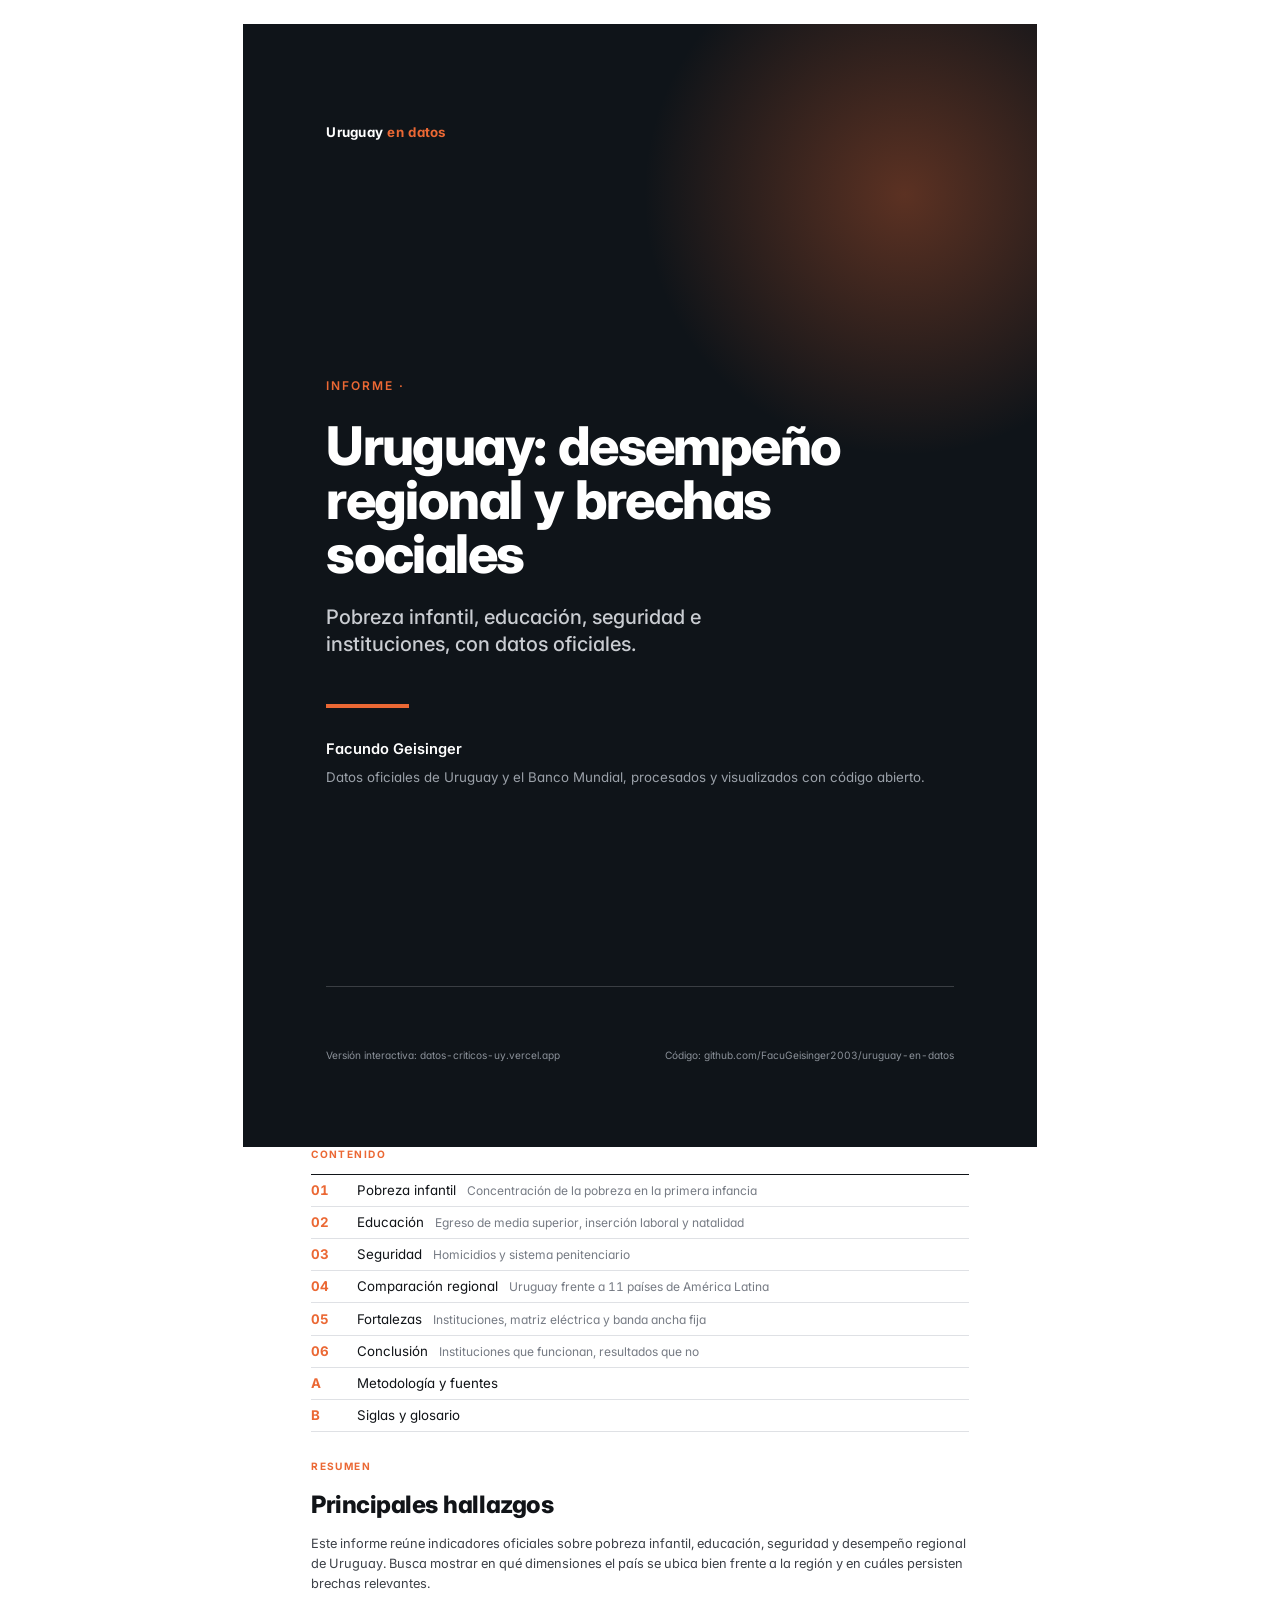
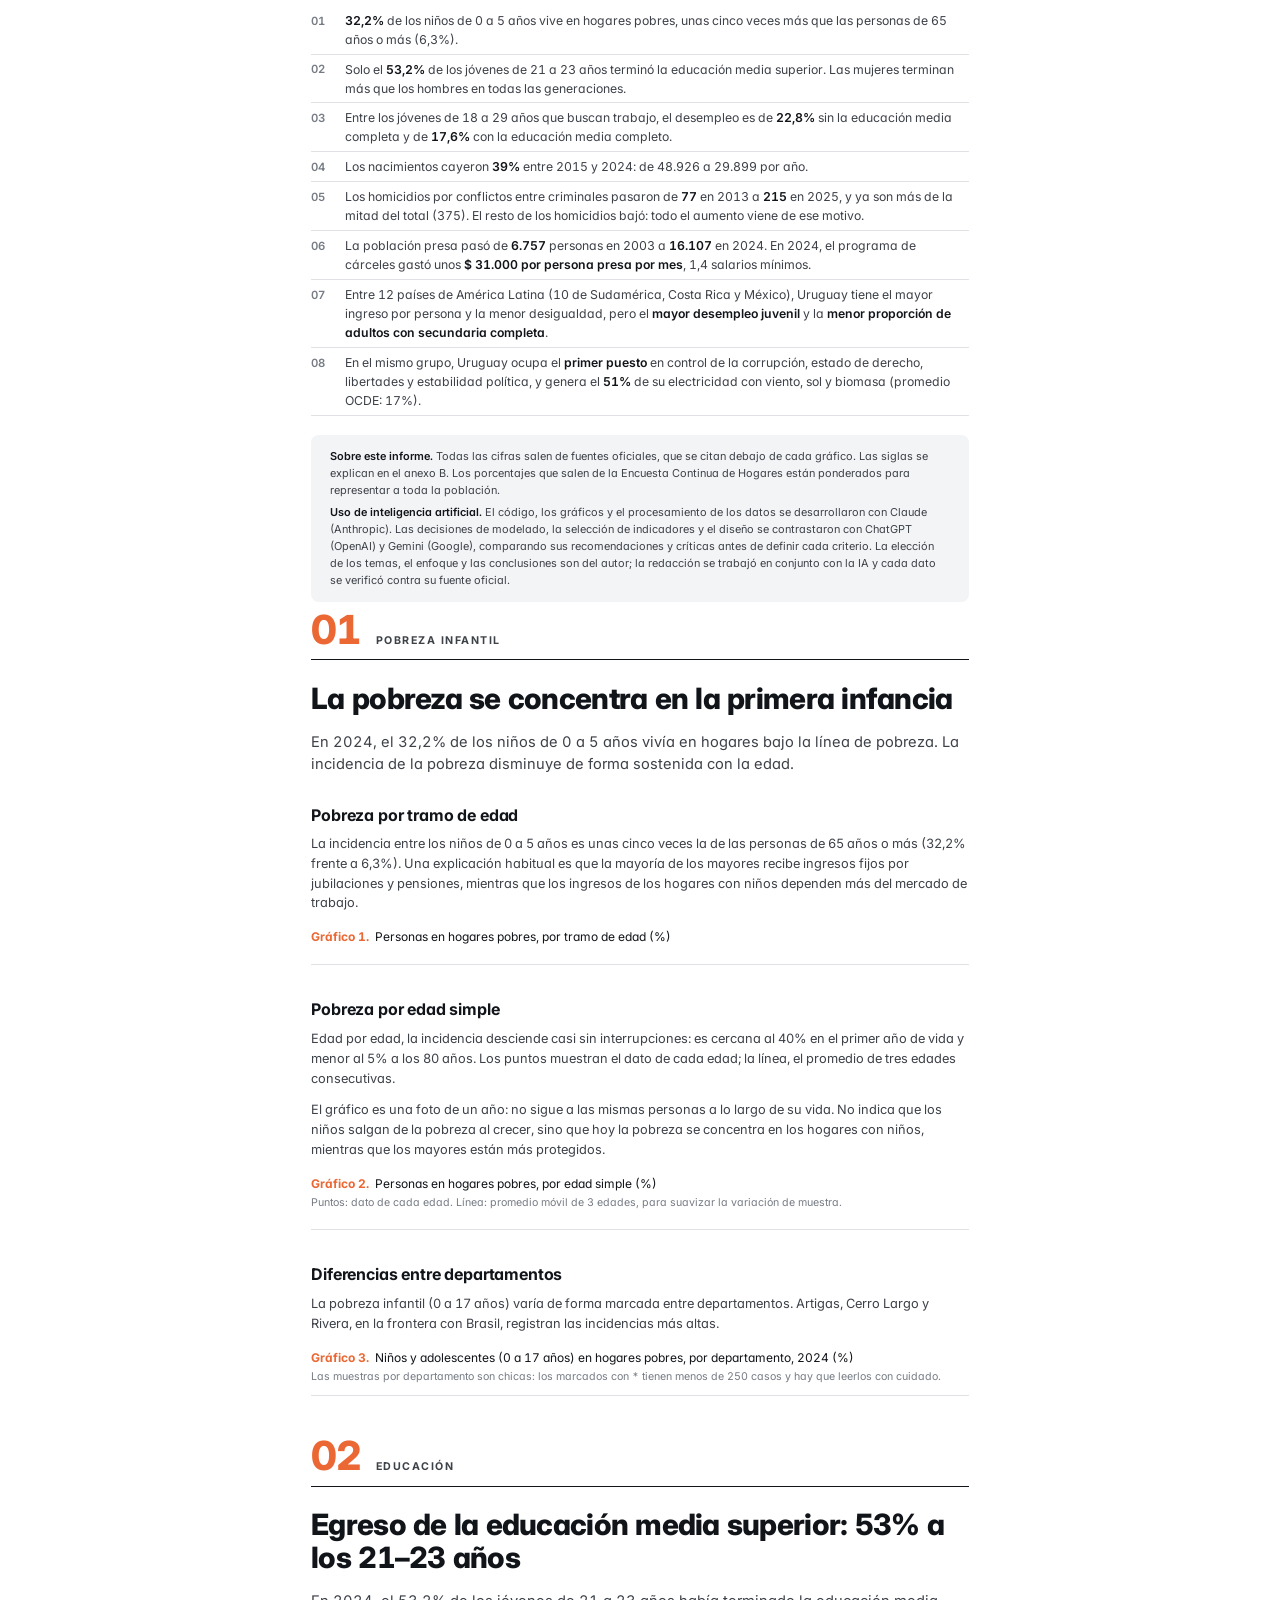
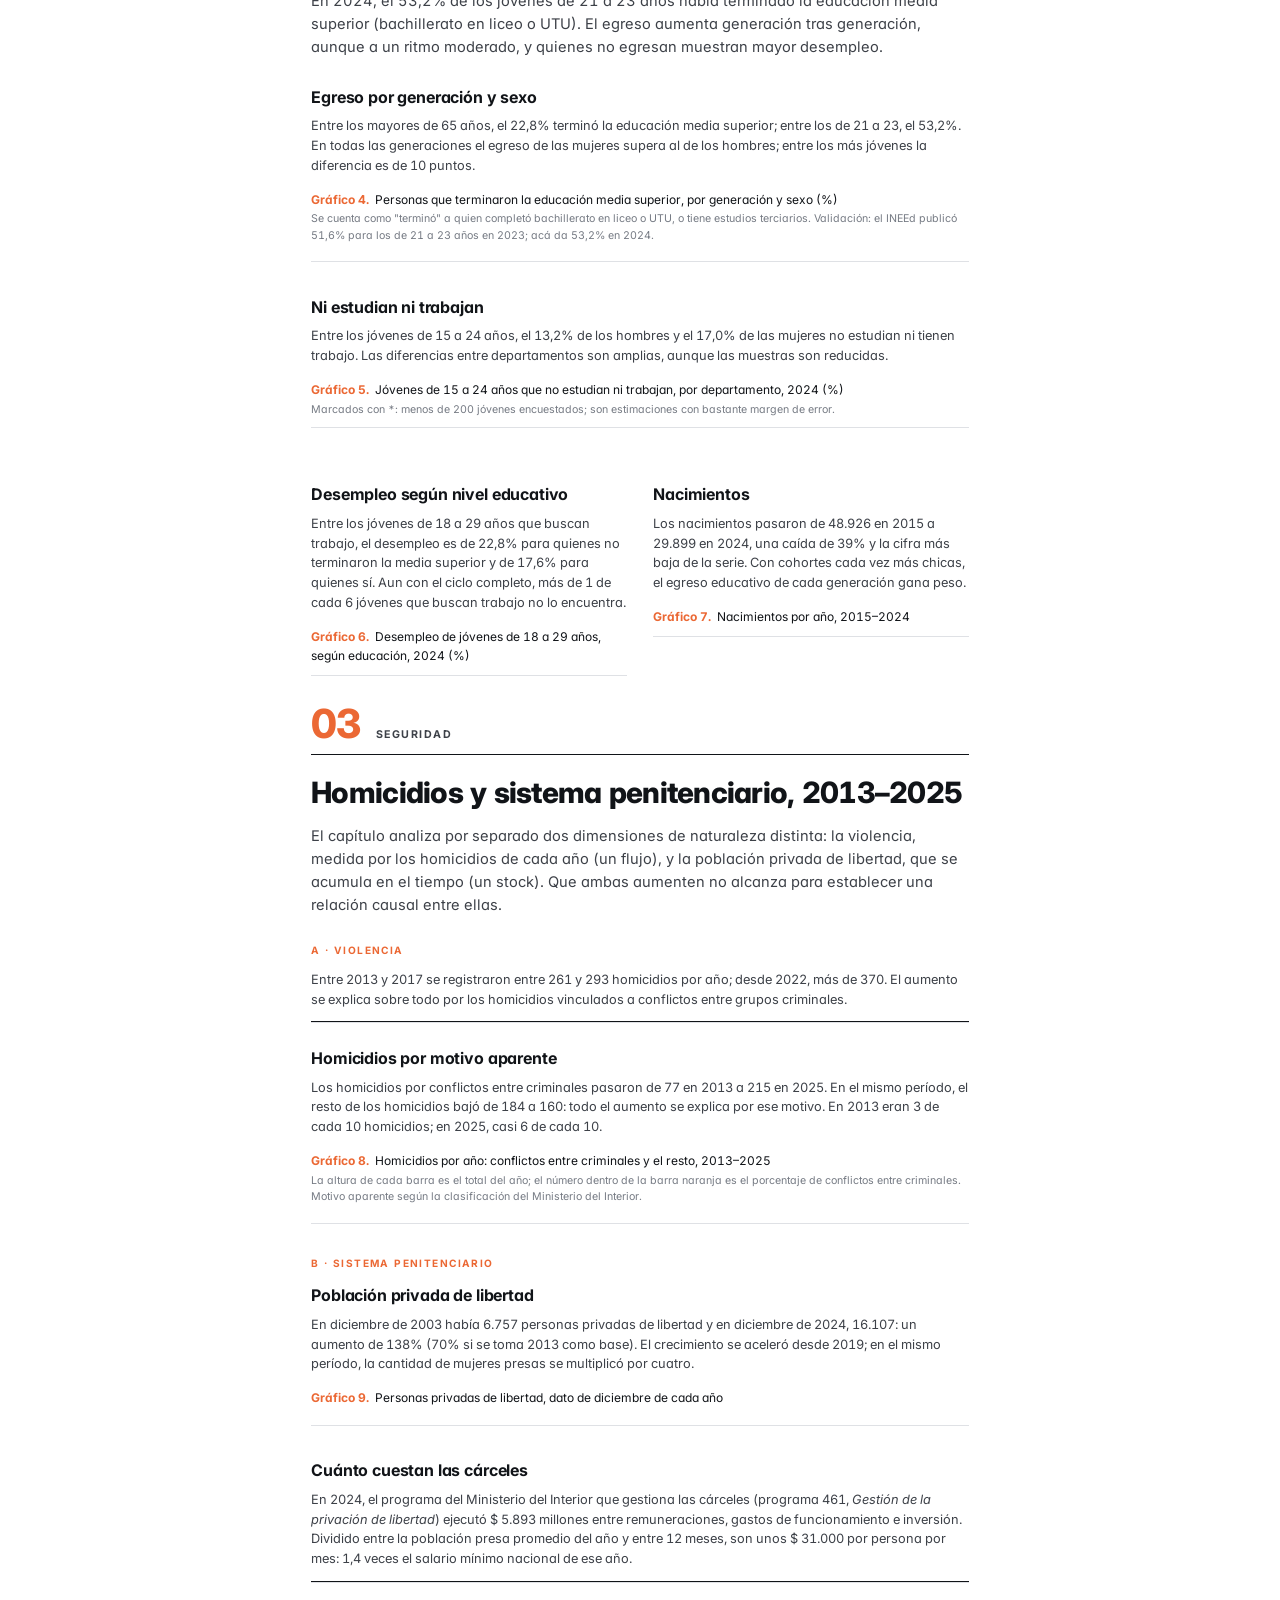
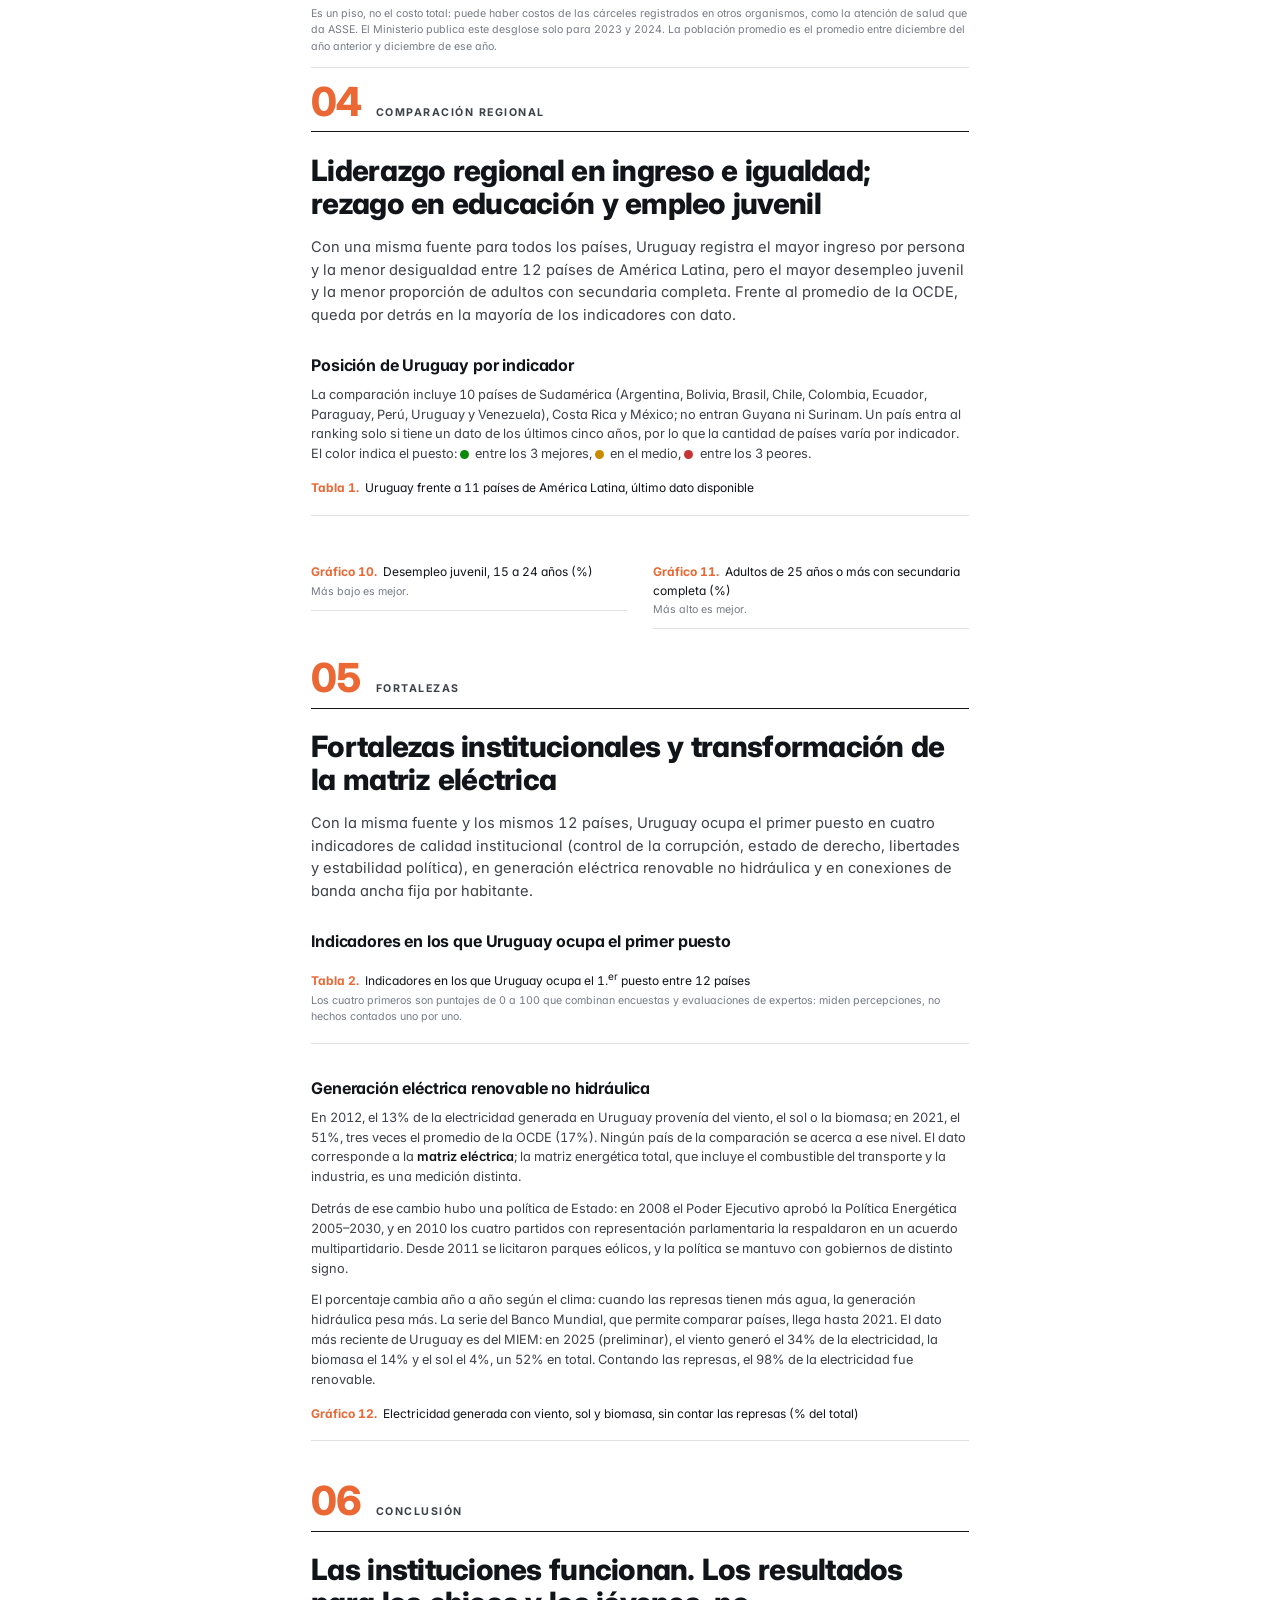
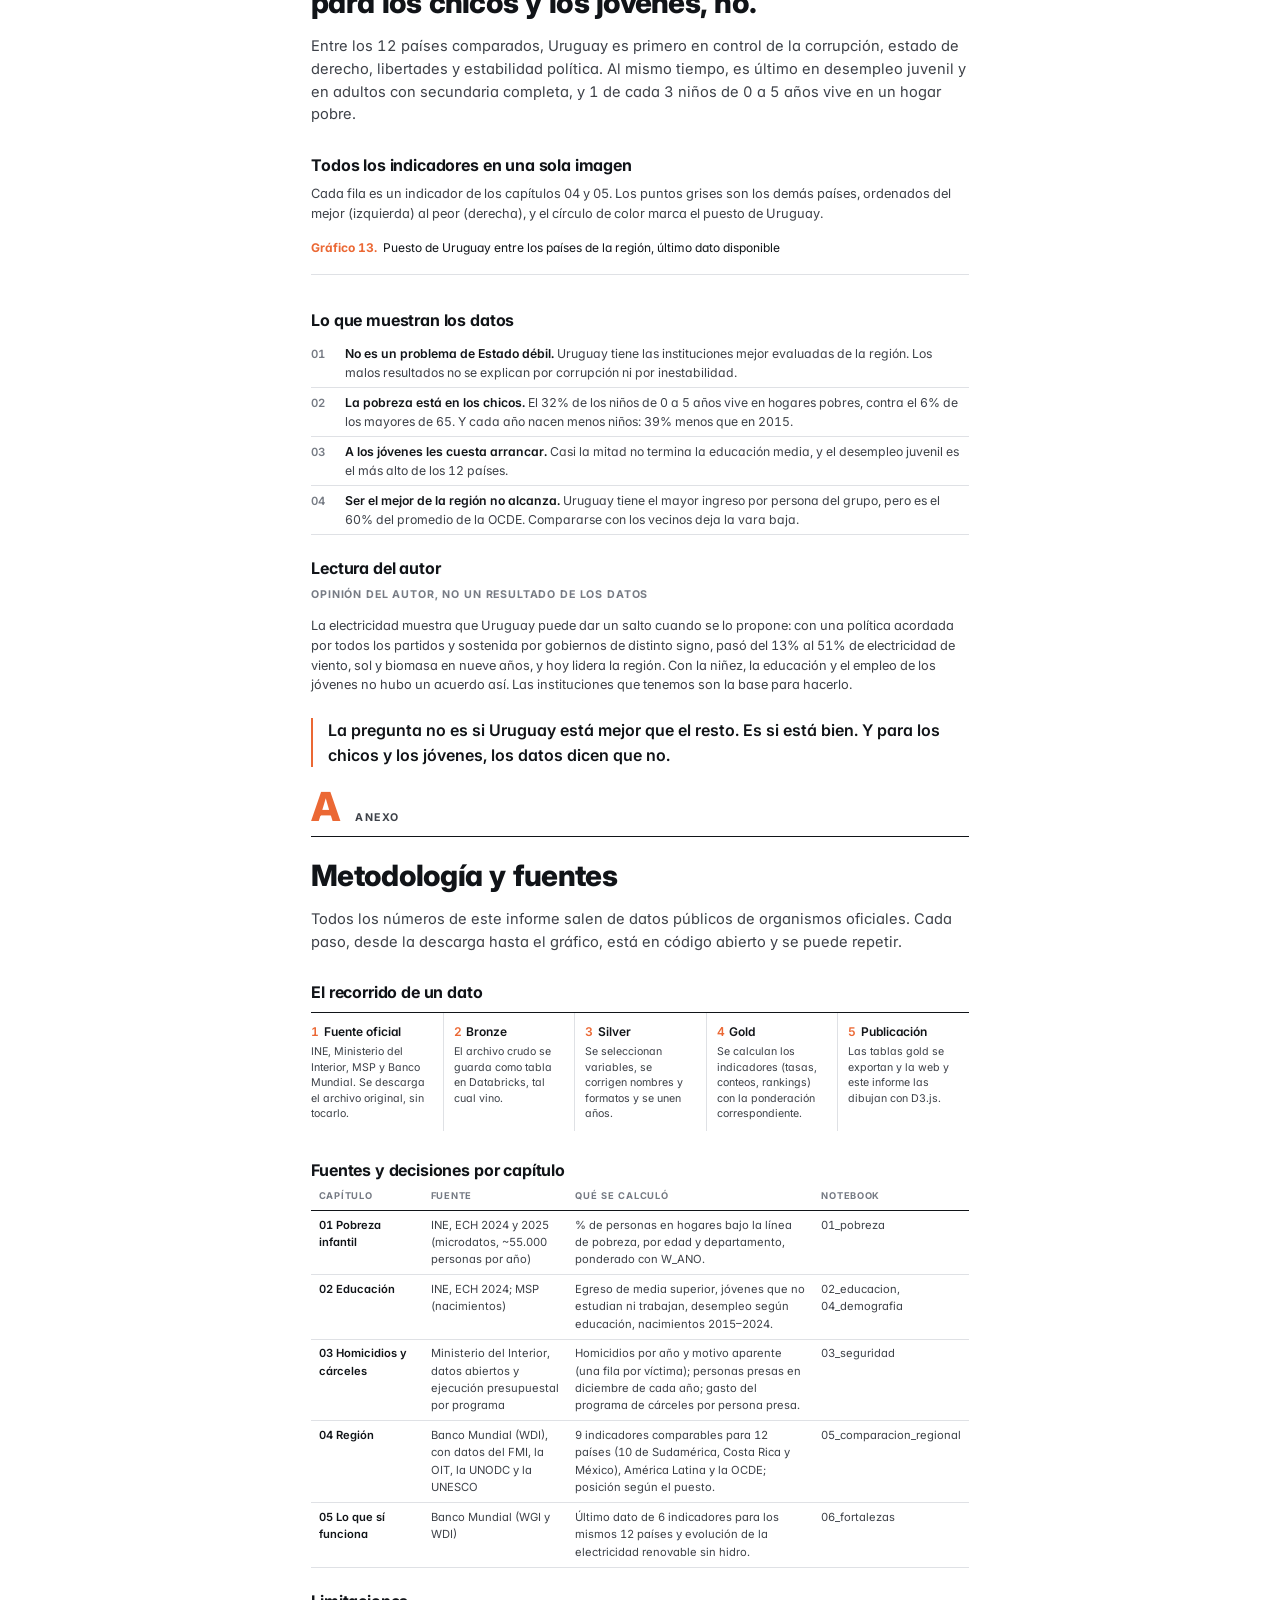
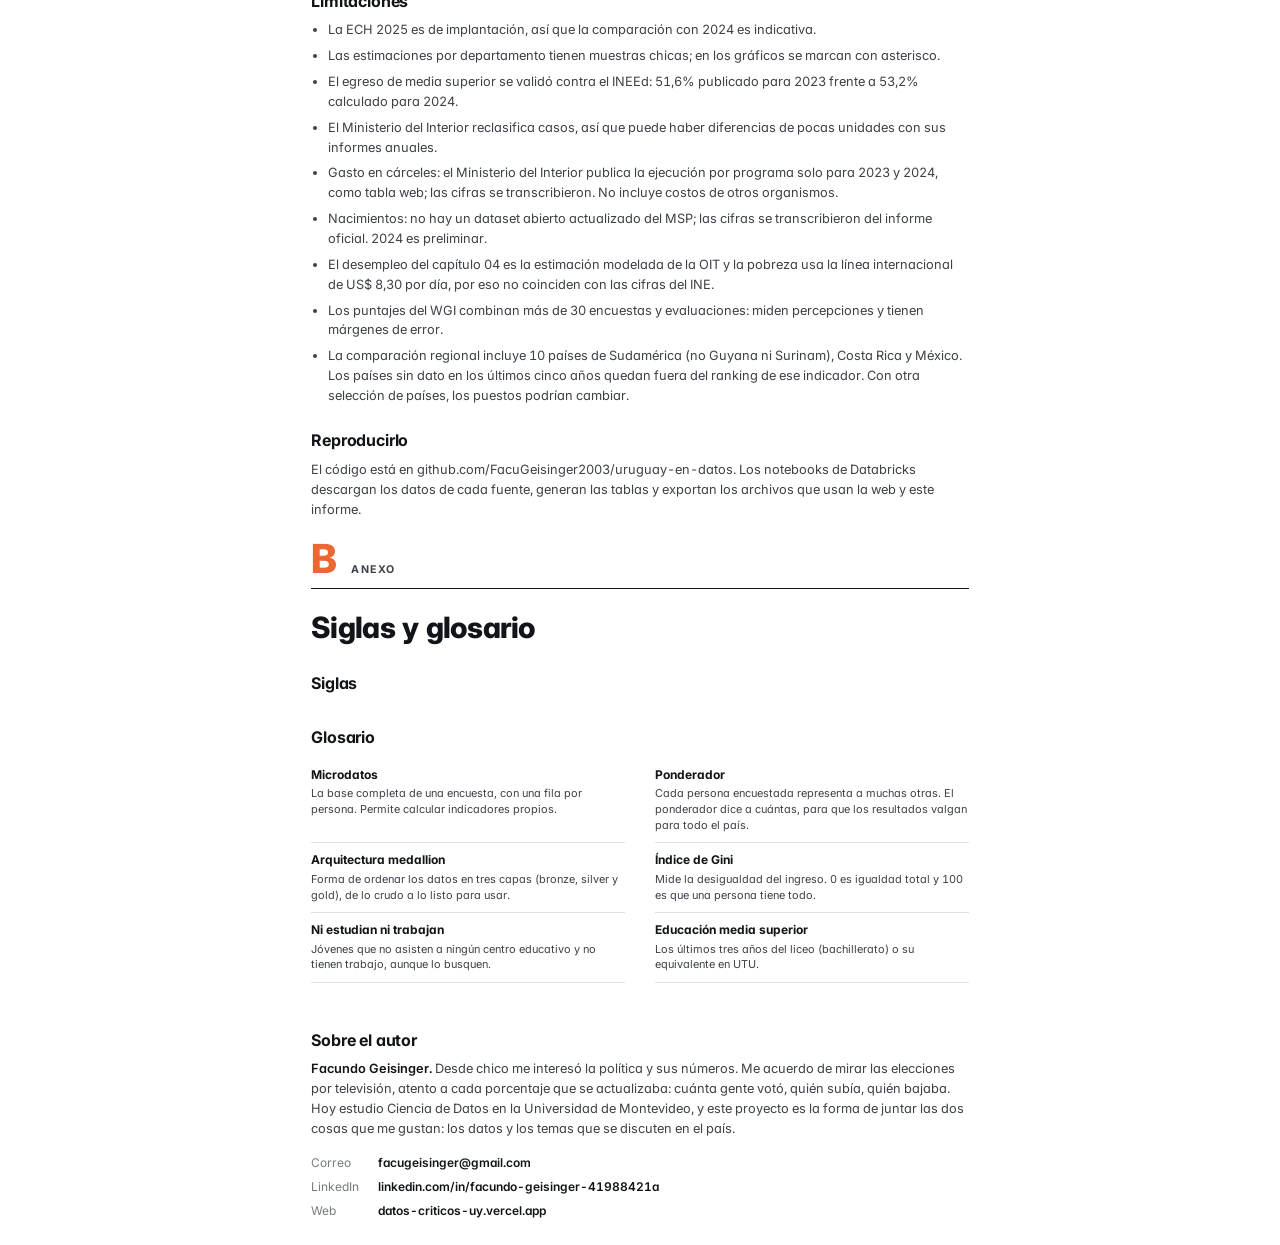
==== informe.html @ 7de0fef9 "Add files via upload" ====
<!doctype html>
<html lang="es">
<head>
<meta charset="utf-8">
<meta name="viewport" content="width=device-width, initial-scale=1">
<title>Uruguay en datos · Informe</title>
<meta name="robots" content="noindex">
<link href="https://fonts.googleapis.com/css2?family=Inter:wght@400;500;600;700;800&display=swap" rel="stylesheet">
<style>
  /* Informe para imprimir en A4. Se genera con scripts/generar_informe.js */
  @page { size: A4; margin: 20mm 18mm 20mm; }
  @page :first { margin: 0; }
  :root {
    --ink: #111418; --ink-2: #3d4148; --muted: #767b84; --line: #dfe1e5; --soft: #f3f4f6;
    --acc: #eb6834; --blue: #2a78d6; --gray: #b9bcc2; --good: #0a8a0a; --warn: #c98a00; --bad: #c63434;
  }
  * { box-sizing: border-box; }
  html { -webkit-print-color-adjust: exact; print-color-adjust: exact; }
  body { margin: 0; font-family: Inter, system-ui, sans-serif; color: var(--ink); font-size: 9.6pt; line-height: 1.55;
    font-feature-settings: "tnum" 1, "cv11" 1; background: #fff; }
  /* en pantalla, simular la hoja */
  @media screen { body { max-width: 174mm; margin: 24px auto; } }

  p { margin: 0 0 9pt; color: var(--ink-2); text-align: left; hyphens: auto; }
  b, strong { color: var(--ink); font-weight: 600; }
  h1, h2, h3, h4 { color: var(--ink); margin: 0; letter-spacing: -0.01em; }
  h3 { font-size: 12pt; font-weight: 700; margin: 16pt 0 5pt; break-after: avoid; }
  .page-break { break-before: page; }

  /* ---------- portada ---------- */
  .cover { height: 297mm; width: 210mm; background: #0f1419; color: #fff; padding: 26mm 22mm 22mm; display: flex; flex-direction: column;
    position: relative; overflow: hidden; break-after: page; }
  @media screen { .cover { margin-left: -18mm; } }
  .cover::before { content: ""; position: absolute; right: -40mm; top: -30mm; width: 150mm; height: 150mm; border-radius: 50%;
    background: radial-gradient(circle, rgba(235,104,52,.35), rgba(235,104,52,0) 65%); }
  .cover .brand { font-size: 10pt; font-weight: 700; letter-spacing: .02em; }
  .cover .brand span { color: var(--acc); }
  .cover .kind { margin-top: 62mm; font-size: 9pt; font-weight: 600; letter-spacing: .16em; text-transform: uppercase; color: var(--acc); }
  .cover h1 { font-size: 40pt; line-height: 1.02; font-weight: 800; letter-spacing: -0.03em; margin-top: 6mm; color: #fff; }
  .cover .sub { font-size: 15pt; line-height: 1.35; color: #c9ccd1; margin-top: 6mm; max-width: 130mm; font-weight: 500; }
  .cover .rule { width: 22mm; height: 1.2mm; background: var(--acc); margin: 12mm 0 8mm; }
  .cover .who { font-size: 11pt; color: #fff; font-weight: 600; }
  .cover .when { font-size: 10pt; color: #9aa0a8; margin-top: 1.5mm; }
  .cover .kpis { margin-top: auto; display: grid; grid-template-columns: repeat(4, 1fr); gap: 0; border-top: 1px solid rgba(255,255,255,.18); padding-top: 7mm; }
  .cover .kpi { padding-right: 5mm; }
  .cover .kpi + .kpi { padding-left: 5mm; border-left: 1px solid rgba(255,255,255,.12); }
  .cover .kpi b { display: block; font-size: 21pt; font-weight: 800; color: #fff; letter-spacing: -0.02em; line-height: 1.1; }
  .cover .kpi span { display: block; font-size: 7.6pt; color: #aab0b8; line-height: 1.4; margin-top: 1.5mm; }
  .cover .foot { margin-top: 9mm; font-size: 7.6pt; color: #8b9199; display: flex; justify-content: space-between; }

  /* ---------- índice y resumen ---------- */
  .label { font-size: 7.6pt; font-weight: 700; letter-spacing: .14em; text-transform: uppercase; color: var(--acc); margin-bottom: 3mm; }
  .toc { list-style: none; margin: 0 0 7mm; padding: 0; border-top: 1px solid var(--ink); }
  .toc li { display: grid; grid-template-columns: 12mm 1fr; padding: 1.4mm 0; border-bottom: 1px solid var(--line); font-size: 10pt; }
  .toc li span:first-child { color: var(--acc); font-weight: 700; }
  .toc li em { font-style: normal; color: var(--muted); font-size: 9pt; margin-left: 2mm; }
  .h-sec { font-size: 18pt; font-weight: 800; letter-spacing: -0.02em; margin-bottom: 3mm; }
  .findings { counter-reset: f; list-style: none; padding: 0; margin: 0; }
  .findings li { counter-increment: f; display: grid; grid-template-columns: 9mm 1fr; padding: 1.3mm 0; font-size: 9.2pt; border-bottom: 1px solid var(--line); break-inside: avoid; }
  .findings li::before { content: counter(f, decimal-leading-zero); color: var(--muted); font-weight: 600; font-size: 8.5pt; padding-top: .5mm; }
  .findings li p { margin: 0; }
  .note-box { background: var(--soft); border-radius: 2mm; padding: 3.5mm 5mm; margin-top: 5mm; font-size: 8.2pt; break-inside: avoid; }
  .note-box p { margin: 0 0 4pt; } .note-box p:last-child { margin: 0; }

  /* ---------- capítulos ---------- */
  .ch-head { break-before: page; padding-top: 2mm; margin-bottom: 7mm; }
  .ch-num { display: flex; align-items: baseline; gap: 4mm; border-bottom: 1px solid var(--ink); padding-bottom: 2.5mm; margin-bottom: 6mm; }
  .ch-num b { font-size: 30pt; font-weight: 800; color: var(--acc); line-height: 1; letter-spacing: -0.03em; }
  .ch-num span { font-size: 8pt; font-weight: 700; letter-spacing: .14em; text-transform: uppercase; color: var(--ink-2); }
  .ch-head h2 { font-size: 22pt; line-height: 1.12; font-weight: 800; letter-spacing: -0.025em; margin-bottom: 4mm; }
  .ch-head .lede { font-size: 11pt; line-height: 1.55; color: var(--ink-2); }

  /* ---------- figuras y tablas ---------- */
  figure { margin: 4mm 0 7mm; break-inside: avoid; }
  figcaption.top { font-size: 9pt; color: var(--ink); margin-bottom: 2.5mm; }
  figcaption.top b { color: var(--acc); font-weight: 700; margin-right: 1.5mm; }
  figcaption.top em { display: block; font-style: normal; color: var(--muted); font-size: 8pt; margin-top: .5mm; }
  .src { font-size: 7.4pt; color: var(--muted); margin-top: 2mm; padding-top: 1.6mm; border-top: 1px solid var(--line); line-height: 1.45; }
  .src b { color: var(--ink-2); font-weight: 600; }
  .chart svg { display: block; width: 100%; height: auto; overflow: visible; }
  .chart text { font-family: Inter, sans-serif; }
  .legend { display: flex; flex-wrap: wrap; gap: 4mm; font-size: 8pt; color: var(--ink-2); margin: 0 0 2mm; padding: 0; list-style: none; }
  .legend i { display: inline-block; width: 3mm; height: 3mm; border-radius: .6mm; margin-right: 1.4mm; vertical-align: -0.3mm; }
  .legend i.line { height: .7mm; border-radius: 0; vertical-align: .6mm; width: 4.5mm; }
  .two { display: grid; grid-template-columns: 1fr 1fr; gap: 7mm; }
  .two figure { margin-bottom: 4mm; }
  table.t { width: 100%; border-collapse: collapse; font-size: 8.4pt; }
  table.t th { text-align: left; font-size: 7pt; font-weight: 700; letter-spacing: .08em; text-transform: uppercase; color: var(--muted);
    border-bottom: 1px solid var(--ink); padding: 0 2mm 1.6mm; vertical-align: bottom; }
  table.t td { padding: 1.5mm 2mm; border-bottom: 1px solid var(--line); vertical-align: top; color: var(--ink-2); }
  table.t td.n, table.t th.n { text-align: right; font-variant-numeric: tabular-nums; white-space: nowrap; }
  table.t td:first-child { color: var(--ink); font-weight: 600; }
  table.t tr { break-inside: avoid; }
  .dot { display: inline-block; width: 2.4mm; height: 2.4mm; border-radius: 50%; margin-right: 1.6mm; vertical-align: -0.2mm; }
  .stats { display: grid; grid-template-columns: repeat(4, 1fr); border-top: 1px solid var(--ink); border-bottom: 1px solid var(--line); margin: 3mm 0 6mm; break-inside: avoid; }
  .stats div { padding: 3mm 3mm 3mm 0; } .stats div + div { padding-left: 3mm; border-left: 1px solid var(--line); }
  .stats b { display: block; font-size: 17pt; font-weight: 800; letter-spacing: -0.02em; line-height: 1.15; }
  .stats span { display: block; font-size: 7.8pt; color: var(--muted); line-height: 1.35; margin-top: 1mm; }
  .pull { border-left: 1.2mm solid var(--acc); padding: 1mm 0 1mm 5mm; margin: 7mm 0; font-size: 12pt; line-height: 1.5; color: var(--ink); font-weight: 500; break-inside: avoid; }
  .small { font-size: 8pt; color: var(--muted); }

  /* ---------- metodología y anexos ---------- */
  .steps { display: grid; grid-template-columns: repeat(5, 1fr); gap: 0; border-top: 1px solid var(--ink); margin: 2mm 0 7mm; break-inside: avoid; }
  .steps div { padding: 2.6mm 2.6mm 2.6mm 0; font-size: 8pt; color: var(--ink-2); line-height: 1.45; }
  .steps div + div { padding-left: 2.6mm; border-left: 1px solid var(--line); }
  .steps b { display: block; font-size: 9pt; color: var(--ink); margin-bottom: 1mm; }
  .steps b i { font-style: normal; color: var(--acc); margin-right: 1.2mm; }
  dl.gl { display: grid; grid-template-columns: 1fr 1fr; column-gap: 8mm; margin: 2mm 0 0; }
  dl.gl > div { padding: 2.2mm 0; border-bottom: 1px solid var(--line); break-inside: avoid; }
  dl.gl dt { font-weight: 700; font-size: 9pt; }
  dl.gl dd { margin: .5mm 0 0; font-size: 8.2pt; color: var(--ink-2); line-height: 1.45; }
  dl.gl dd b { font-weight: 600; }
  ul.lim { margin: 0 0 6mm; padding-left: 4.5mm; color: var(--ink-2); }
  ul.lim li { margin-bottom: 1.6mm; }
  .contact { display: grid; grid-template-columns: auto 1fr; gap: 1.5mm 5mm; font-size: 9pt; margin-top: 4mm; }
  .contact span { color: var(--muted); }
</style>
</head>
<body>

<!-- ============ PORTADA ============ -->
<section class="cover">
  <div class="brand">Uruguay <span>en datos</span></div>
  <div class="kind">Informe · <span id="mes"></span></div>
  <h1>Uruguay: desempeño regional y brechas sociales</h1>
  <div class="sub">Pobreza infantil, educación, seguridad e instituciones, con datos oficiales.</div>
  <div class="rule"></div>
  <div class="who">Facundo Geisinger</div>
  <div class="when">Datos oficiales de Uruguay y el Banco Mundial, procesados y visualizados con código abierto.</div>
  <div class="kpis" id="cover-kpis"></div>
  <div class="foot"><span>Versión interactiva: datos-criticos-uy.vercel.app</span><span>Código: github.com/FacuGeisinger2003/uruguay-en-datos</span></div>
</section>

<!-- ============ ÍNDICE + RESUMEN ============ -->
<section>
  <div class="label">Contenido</div>
  <ol class="toc">
    <li><span>01</span><span>Pobreza infantil <em>Concentración de la pobreza en la primera infancia</em></span></li>
    <li><span>02</span><span>Educación <em>Egreso de media superior, inserción laboral y natalidad</em></span></li>
    <li><span>03</span><span>Seguridad <em>Homicidios y sistema penitenciario</em></span></li>
    <li><span>04</span><span>Comparación regional <em>Uruguay frente a 11 países de América Latina</em></span></li>
    <li><span>05</span><span>Fortalezas <em>Instituciones, matriz eléctrica y banda ancha fija</em></span></li>
    <li><span>06</span><span>Conclusión <em>Instituciones que funcionan, resultados que no</em></span></li>
    <li><span>A</span><span>Metodología y fuentes</span></li>
    <li><span>B</span><span>Siglas y glosario</span></li>
  </ol>

  <div class="label">Resumen</div>
  <h2 class="h-sec">Principales hallazgos</h2>
  <p>Este informe reúne indicadores oficiales sobre pobreza infantil, educación, seguridad y desempeño regional de Uruguay. Busca mostrar en qué dimensiones el país se ubica bien frente a la región y en cuáles persisten brechas relevantes.</p>
  <ol class="findings">
    <li><p><b>32,2%</b> de los niños de 0 a 5 años vive en hogares pobres, unas cinco veces más que las personas de 65 años o más (6,3%).</p></li>
    <li><p>Solo el <b>53,2%</b> de los jóvenes de 21 a 23 años terminó la educación media superior. Las mujeres terminan más que los hombres en todas las generaciones.</p></li>
    <li><p>Entre los jóvenes de 18 a 29 años que buscan trabajo, el desempleo es de <b>22,8%</b> sin la educación media completa y de <b>17,6%</b> con la educación media completo.</p></li>
    <li><p>Los nacimientos cayeron <b>39%</b> entre 2015 y 2024: de 48.926 a 29.899 por año.</p></li>
    <li><p>Los homicidios por conflictos entre criminales pasaron de <b>77</b> en 2013 a <b>215</b> en 2025, y ya son más de la mitad del total (375). El resto de los homicidios bajó: todo el aumento viene de ese motivo.</p></li>
    <li><p>La población presa pasó de <b>6.757</b> personas en 2003 a <b>16.107</b> en 2024. En 2024, el programa de cárceles gastó unos <b>$ 31.000 por persona presa por mes</b>, 1,4 salarios mínimos.</p></li>
    <li><p>Entre 12 países de América Latina (10 de Sudamérica, Costa Rica y México), Uruguay tiene el mayor ingreso por persona y la menor desigualdad, pero el <b>mayor desempleo juvenil</b> y la <b>menor proporción de adultos con secundaria completa</b>.</p></li>
    <li><p>En el mismo grupo, Uruguay ocupa el <b>primer puesto</b> en control de la corrupción, estado de derecho, libertades y estabilidad política, y genera el <b>51%</b> de su electricidad con viento, sol y biomasa (promedio OCDE: 17%).</p></li>
  </ol>
  <div class="note-box">
    <p><b>Sobre este informe.</b> Todas las cifras salen de fuentes oficiales, que se citan debajo de cada gráfico. Las siglas se explican en el anexo B. Los porcentajes que salen de la Encuesta Continua de Hogares están ponderados para representar a toda la población.</p>
    <p><b>Uso de inteligencia artificial.</b> El código, los gráficos y el procesamiento de los datos se desarrollaron con Claude (Anthropic). Las decisiones de modelado, la selección de indicadores y el diseño se contrastaron con ChatGPT (OpenAI) y Gemini (Google), comparando sus recomendaciones y críticas antes de definir cada criterio. La elección de los temas, el enfoque y las conclusiones son del autor; la redacción se trabajó en conjunto con la IA y cada dato se verificó contra su fuente oficial.</p>
  </div>
</section>

<!-- ============ 01 ============ -->
<header class="ch-head">
  <div class="ch-num"><b>01</b><span>Pobreza infantil</span></div>
  <h2>La pobreza se concentra en la primera infancia</h2>
  <p class="lede">En 2024, el 32,2% de los niños de 0 a 5 años vivía en hogares bajo la línea de pobreza. La incidencia de la pobreza disminuye de forma sostenida con la edad.</p>
</header>

<h3>Pobreza por tramo de edad</h3>
<p>La incidencia entre los niños de 0 a 5 años es unas cinco veces la de las personas de 65 años o más (32,2% frente a 6,3%). Una explicación habitual es que la mayoría de los mayores recibe ingresos fijos por jubilaciones y pensiones, mientras que los ingresos de los hogares con niños dependen más del mercado de trabajo.</p>
<figure>
  <figcaption class="top"><b>Gráfico 1.</b>Personas en hogares pobres, por tramo de edad (%)</figcaption>
  <ul class="legend" id="lg-tramo"></ul>
  <div class="chart" id="g-tramo"></div>
  <div class="src" data-fuente="ech2024,ech2025" data-det="variable pobre17 (método INE 2017), ponderada con W_ANO. La ECH 2025 es de implantación: la comparación con 2024 es indicativa."></div>
</figure>

<h3>Pobreza por edad simple</h3>
<p>Edad por edad, la incidencia desciende casi sin interrupciones: es cercana al 40% en el primer año de vida y menor al 5% a los 80 años. Los puntos muestran el dato de cada edad; la línea, el promedio de tres edades consecutivas.</p>
<p>El gráfico es una foto de un año: no sigue a las mismas personas a lo largo de su vida. No indica que los niños salgan de la pobreza al crecer, sino que hoy la pobreza se concentra en los hogares con niños, mientras que los mayores están más protegidos.</p>
<figure>
  <figcaption class="top"><b>Gráfico 2.</b>Personas en hogares pobres, por edad simple (%)<em>Puntos: dato de cada edad. Línea: promedio móvil de 3 edades, para suavizar la variación de muestra.</em></figcaption>
  <ul class="legend" id="lg-edad"></ul>
  <div class="chart" id="g-edad"></div>
  <div class="src" data-fuente="ech2024,ech2025" data-det="variable pobre17, ponderada con W_ANO."></div>
</figure>

<h3>Diferencias entre departamentos</h3>
<p>La pobreza infantil (0 a 17 años) varía de forma marcada entre departamentos. Artigas, Cerro Largo y Rivera, en la frontera con Brasil, registran las incidencias más altas.</p>
<figure>
  <figcaption class="top"><b>Gráfico 3.</b>Niños y adolescentes (0 a 17 años) en hogares pobres, por departamento, 2024 (%)<em>Las muestras por departamento son chicas: los marcados con * tienen menos de 250 casos y hay que leerlos con cuidado.</em></figcaption>
  <div class="chart" id="g-dpto"></div>
  <div class="src" data-fuente="ech2024" data-det="variable pobre17, ponderada con W_ANO."></div>
</figure>

<!-- ============ 02 ============ -->
<header class="ch-head">
  <div class="ch-num"><b>02</b><span>Educación</span></div>
  <h2>Egreso de la educación media superior: 53% a los 21–23 años</h2>
  <p class="lede">En 2024, el 53,2% de los jóvenes de 21 a 23 años había terminado la educación media superior (bachillerato en liceo o UTU). El egreso aumenta generación tras generación, aunque a un ritmo moderado, y quienes no egresan muestran mayor desempleo.</p>
</header>

<h3>Egreso por generación y sexo</h3>
<p>Entre los mayores de 65 años, el 22,8% terminó la educación media superior; entre los de 21 a 23, el 53,2%. En todas las generaciones el egreso de las mujeres supera al de los hombres; entre los más jóvenes la diferencia es de 10 puntos.</p>
<figure>
  <figcaption class="top"><b>Gráfico 4.</b>Personas que terminaron la educación media superior, por generación y sexo (%)<em>Se cuenta como "terminó" a quien completó bachillerato en liceo o UTU, o tiene estudios terciarios. Validación: el INEEd publicó 51,6% para los de 21 a 23 años en 2023; acá da 53,2% en 2024.</em></figcaption>
  <ul class="legend" id="lg-egreso"></ul>
  <div class="chart" id="g-egreso"></div>
  <div class="src" data-fuente="ech2024,ineed" data-det="variables e201_1c, e201_1d y e51_8 a e51_11, ponderadas con W_ANO."></div>
</figure>

<h3>Ni estudian ni trabajan</h3>
<p>Entre los jóvenes de 15 a 24 años, el 13,2% de los hombres y el 17,0% de las mujeres no estudian ni tienen trabajo. Las diferencias entre departamentos son amplias, aunque las muestras son reducidas.</p>
<figure>
  <figcaption class="top"><b>Gráfico 5.</b>Jóvenes de 15 a 24 años que no estudian ni trabajan, por departamento, 2024 (%)<em>Marcados con *: menos de 200 jóvenes encuestados; son estimaciones con bastante margen de error.</em></figcaption>
  <div class="chart" id="g-nini"></div>
  <div class="src" data-fuente="ech2024" data-det="no asiste a ningún centro educativo (variable e49) y no está ocupado (variable POBPCOAC), ponderado con W_ANO."></div>
</figure>

<div class="two">
  <div>
    <h3>Desempleo según nivel educativo</h3>
    <p>Entre los jóvenes de 18 a 29 años que buscan trabajo, el desempleo es de 22,8% para quienes no terminaron la media superior y de 17,6% para quienes sí. Aun con el ciclo completo, más de 1 de cada 6 jóvenes que buscan trabajo no lo encuentra.</p>
    <figure>
      <figcaption class="top"><b>Gráfico 6.</b>Desempleo de jóvenes de 18 a 29 años, según educación, 2024 (%)</figcaption>
      <div class="chart" id="g-desemp"></div>
      <div class="src" data-fuente="ech2024" data-det="desocupados / (ocupados + desocupados), ponderado con W_ANO."></div>
    </figure>
  </div>
  <div>
    <h3>Nacimientos</h3>
    <p>Los nacimientos pasaron de 48.926 en 2015 a 29.899 en 2024, una caída de 39% y la cifra más baja de la serie. Con cohortes cada vez más chicas, el egreso educativo de cada generación gana peso.</p>
    <figure>
      <figcaption class="top"><b>Gráfico 7.</b>Nacimientos por año, 2015–2024</figcaption>
      <div class="chart" id="g-nac"></div>
      <div class="src" data-fuente="msp_nacimientos" data-det="2024: dato preliminar."></div>
    </figure>
  </div>
</div>

<figure id="fig-actividad" hidden>
  <figcaption class="top"><b>Gráfico 6b.</b>Situación laboral de todos los jóvenes de 18 a 29 años, según educación, 2024 (%)<em>El desempleo solo cuenta a quienes buscan trabajo; acá se reparte a todos los jóvenes, incluidos los inactivos (no trabajan ni buscan). Entre los que no terminaron, el 14,0% no trabaja, no busca y tampoco estudia; entre los que terminaron, el 4,6%.</em></figcaption>
  <ul class="legend" id="lg-act"></ul>
  <div class="chart" id="g-act"></div>
  <div class="src" data-fuente="ech2024" data-det="condición de actividad (variable POBPCOAC), ponderado con W_ANO."></div>
</figure>

<!-- ============ 03 ============ -->
<header class="ch-head">
  <div class="ch-num"><b>03</b><span>Seguridad</span></div>
  <h2>Homicidios y sistema penitenciario, 2013–2025</h2>
  <p class="lede">El capítulo analiza por separado dos dimensiones de naturaleza distinta: la violencia, medida por los homicidios de cada año (un flujo), y la población privada de libertad, que se acumula en el tiempo (un stock). Que ambas aumenten no alcanza para establecer una relación causal entre ellas.</p>
</header>
<div class="label" style="margin-top:2mm">A · Violencia</div>
<p>Entre 2013 y 2017 se registraron entre 261 y 293 homicidios por año; desde 2022, más de 370. El aumento se explica sobre todo por los homicidios vinculados a conflictos entre grupos criminales.</p>
<div class="stats" id="seg-stats"></div>

<h3>Homicidios por motivo aparente</h3>
<p>Los homicidios por conflictos entre criminales pasaron de 77 en 2013 a 215 en 2025. En el mismo período, el resto de los homicidios bajó de 184 a 160: todo el aumento se explica por ese motivo. En 2013 eran 3 de cada 10 homicidios; en 2025, casi 6 de cada 10.</p>
<figure>
  <figcaption class="top"><b>Gráfico 8.</b>Homicidios por año: conflictos entre criminales y el resto, 2013–2025<em>La altura de cada barra es el total del año; el número dentro de la barra naranja es el porcentaje de conflictos entre criminales. Motivo aparente según la clasificación del Ministerio del Interior.</em></figcaption>
  <ul class="legend" id="lg-mot"></ul>
  <div class="chart" id="g-mot"></div>
  <div class="src" data-fuente="mi_homicidios" data-det="una fila por víctima; años completos 2013–2025."></div>
</figure>

<div class="label page-break" style="margin-top:0">B · Sistema penitenciario</div>
<h3 style="margin-top:2mm">Población privada de libertad</h3>
<p>En diciembre de 2003 había 6.757 personas privadas de libertad y en diciembre de 2024, 16.107: un aumento de 138% (70% si se toma 2013 como base). El crecimiento se aceleró desde 2019; en el mismo período, la cantidad de mujeres presas se multiplicó por cuatro.</p>
<figure>
  <figcaption class="top"><b>Gráfico 9.</b>Personas privadas de libertad, dato de diciembre de cada año</figcaption>
  <ul class="legend" id="lg-ppl"></ul>
  <div class="chart" id="g-ppl"></div>
  <div class="src" data-fuente="mi_carceles" data-det="dato de diciembre de cada año."></div>
</figure>
<h3>Cuánto cuestan las cárceles</h3>
<p>En 2024, el programa del Ministerio del Interior que gestiona las cárceles (programa 461, <i>Gestión de la privación de libertad</i>) ejecutó $ 5.893 millones entre remuneraciones, gastos de funcionamiento e inversión. Dividido entre la población presa promedio del año y entre 12 meses, son unos $ 31.000 por persona por mes: 1,4 veces el salario mínimo nacional de ese año.</p>
<div class="stats" id="costo-stats"></div>
<p class="small">Es un piso, no el costo total: puede haber costos de las cárceles registrados en otros organismos, como la atención de salud que da ASSE. El Ministerio publica este desglose solo para 2023 y 2024. La población promedio es el promedio entre diciembre del año anterior y diciembre de ese año.</p>
<div class="src" data-fuente="mi_presupuesto,mi_carceles,smn" data-det="pesos corrientes."></div>

<!-- ============ 04 ============ -->
<header class="ch-head">
  <div class="ch-num"><b>04</b><span>Comparación regional</span></div>
  <h2>Liderazgo regional en ingreso e igualdad; rezago en educación y empleo juvenil</h2>
  <p class="lede">Con una misma fuente para todos los países, Uruguay registra el mayor ingreso por persona y la menor desigualdad entre 12 países de América Latina, pero el mayor desempleo juvenil y la menor proporción de adultos con secundaria completa. Frente al promedio de la OCDE, queda por detrás en la mayoría de los indicadores con dato.</p>
</header>

<h3>Posición de Uruguay por indicador</h3>
<p>La comparación incluye 10 países de Sudamérica (Argentina, Bolivia, Brasil, Chile, Colombia, Ecuador, Paraguay, Perú, Uruguay y Venezuela), Costa Rica y México; no entran Guyana ni Surinam. Un país entra al ranking solo si tiene un dato de los últimos cinco años, por lo que la cantidad de países varía por indicador. El color indica el puesto: <span class="dot" style="background:var(--good)"></span>entre los 3 mejores, <span class="dot" style="background:var(--warn)"></span>en el medio, <span class="dot" style="background:var(--bad)"></span>entre los 3 peores.</p>
<figure>
  <figcaption class="top"><b>Tabla 1.</b>Uruguay frente a 11 países de América Latina, último dato disponible</figcaption>
  <table class="t" id="t-sema"></table>
  <div class="src" data-fuente="bm_wdi" data-det="datos originales del FMI (inflación), la OIT (desempleo, estimación modelada), la UNODC (homicidios) y la UNESCO (educación). Pobreza con la línea internacional de US$ 8,30 por día (PPA 2021), distinta de la línea oficial del INE usada en el capítulo 01."></div>
</figure>

<div class="two">
  <figure>
    <figcaption class="top"><b>Gráfico 10.</b>Desempleo juvenil, 15 a 24 años (%)<em>Más bajo es mejor.</em></figcaption>
    <div class="chart" id="g-rk1"></div>
    <div class="src" data-fuente="bm_wdi" data-det="estimación modelada de la OIT."></div>
  </figure>
  <figure>
    <figcaption class="top"><b>Gráfico 11.</b>Adultos de 25 años o más con secundaria completa (%)<em>Más alto es mejor.</em></figcaption>
    <div class="chart" id="g-rk2"></div>
    <div class="src" data-fuente="bm_wdi" data-det="datos de la UNESCO."></div>
  </figure>
</div>

<!-- ============ 05 ============ -->
<header class="ch-head">
  <div class="ch-num"><b>05</b><span>Fortalezas</span></div>
  <h2>Fortalezas institucionales y transformación de la matriz eléctrica</h2>
  <p class="lede">Con la misma fuente y los mismos 12 países, Uruguay ocupa el primer puesto en cuatro indicadores de calidad institucional (control de la corrupción, estado de derecho, libertades y estabilidad política), en generación eléctrica renovable no hidráulica y en conexiones de banda ancha fija por habitante.</p>
</header>

<h3>Indicadores en los que Uruguay ocupa el primer puesto</h3>
<figure>
  <figcaption class="top"><b>Tabla 2.</b>Indicadores en los que Uruguay ocupa el 1.<sup>er</sup> puesto entre 12 países<em>Los cuatro primeros son puntajes de 0 a 100 que combinan encuestas y evaluaciones de expertos: miden percepciones, no hechos contados uno por uno.</em></figcaption>
  <table class="t" id="t-fort"></table>
  <div class="src" data-fuente="bm_wgi,bm_wdi" data-det="instituciones: puntajes 2025; electricidad: 2021; internet: 2024."></div>
</figure>

<h3>Generación eléctrica renovable no hidráulica</h3>
<p>En 2012, el 13% de la electricidad generada en Uruguay provenía del viento, el sol o la biomasa; en 2021, el 51%, tres veces el promedio de la OCDE (17%). Ningún país de la comparación se acerca a ese nivel. El dato corresponde a la <b>matriz eléctrica</b>; la matriz energética total, que incluye el combustible del transporte y la industria, es una medición distinta.</p>
<p>Detrás de ese cambio hubo una política de Estado: en 2008 el Poder Ejecutivo aprobó la Política Energética 2005–2030, y en 2010 los cuatro partidos con representación parlamentaria la respaldaron en un acuerdo multipartidario. Desde 2011 se licitaron parques eólicos, y la política se mantuvo con gobiernos de distinto signo.</p>
<p>El porcentaje cambia año a año según el clima: cuando las represas tienen más agua, la generación hidráulica pesa más. La serie del Banco Mundial, que permite comparar países, llega hasta 2021. El dato más reciente de Uruguay es del MIEM: en 2025 (preliminar), el viento generó el 34% de la electricidad, la biomasa el 14% y el sol el 4%, un 52% en total. Contando las represas, el 98% de la electricidad fue renovable.</p>
<figure>
  <figcaption class="top"><b>Gráfico 12.</b>Electricidad generada con viento, sol y biomasa, sin contar las represas (% del total)</figcaption>
  <ul class="legend" id="lg-ren"></ul>
  <div class="chart" id="g-ren"></div>
  <div class="src" data-fuente="bm_wdi,miem_energia,miem_2025" data-det="código del indicador: EG.ELC.RNWX.ZS, 2012–2021."></div>
</figure>
<!-- ============ 06 ============ -->
<header class="ch-head">
  <div class="ch-num"><b>06</b><span>Conclusión</span></div>
  <h2>Las instituciones funcionan. Los resultados para los chicos y los jóvenes, no.</h2>
  <p class="lede">Entre los 12 países comparados, Uruguay es primero en control de la corrupción, estado de derecho, libertades y estabilidad política. Al mismo tiempo, es último en desempleo juvenil y en adultos con secundaria completa, y 1 de cada 3 niños de 0 a 5 años vive en un hogar pobre.</p>
</header>
<h3>Todos los indicadores en una sola imagen</h3>
<p>Cada fila es un indicador de los capítulos 04 y 05. Los puntos grises son los demás países, ordenados del mejor (izquierda) al peor (derecha), y el círculo de color marca el puesto de Uruguay.</p>
<figure>
  <figcaption class="top"><b>Gráfico 13.</b>Puesto de Uruguay entre los países de la región, último dato disponible</figcaption>
  <ul class="legend" id="lg-contraste"></ul>
  <div class="chart" id="g-contraste"></div>
  <div class="src" data-fuente="bm_wdi,bm_wgi" data-det="mismos datos y reglas que los capítulos 04 y 05."></div>
</figure>
<h3>Lo que muestran los datos</h3>
<ol class="findings">
  <li><p><b>No es un problema de Estado débil.</b> Uruguay tiene las instituciones mejor evaluadas de la región. Los malos resultados no se explican por corrupción ni por inestabilidad.</p></li>
  <li><p><b>La pobreza está en los chicos.</b> El 32% de los niños de 0 a 5 años vive en hogares pobres, contra el 6% de los mayores de 65. Y cada año nacen menos niños: 39% menos que en 2015.</p></li>
  <li><p><b>A los jóvenes les cuesta arrancar.</b> Casi la mitad no termina la educación media, y el desempleo juvenil es el más alto de los 12 países.</p></li>
  <li><p><b>Ser el mejor de la región no alcanza.</b> Uruguay tiene el mayor ingreso por persona del grupo, pero es el 60% del promedio de la OCDE. Compararse con los vecinos deja la vara baja.</p></li>
</ol>
<h3>Lectura del autor</h3>
<p class="small" style="text-transform:uppercase;letter-spacing:.08em;font-weight:700">Opinión del autor, no un resultado de los datos</p>
<p>La electricidad muestra que Uruguay puede dar un salto cuando se lo propone: con una política acordada por todos los partidos y sostenida por gobiernos de distinto signo, pasó del 13% al 51% de electricidad de viento, sol y biomasa en nueve años, y hoy lidera la región. Con la niñez, la educación y el empleo de los jóvenes no hubo un acuerdo así. Las instituciones que tenemos son la base para hacerlo.</p>
<p style="font-size:12pt;font-weight:600;color:var(--ink);border-left:2.5px solid var(--acc);padding-left:4mm;margin-top:6mm">La pregunta no es si Uruguay está mejor que el resto. Es si está bien. Y para los chicos y los jóvenes, los datos dicen que no.</p>

<!-- ============ ANEXO A ============ -->
<header class="ch-head">
  <div class="ch-num"><b>A</b><span>Anexo</span></div>
  <h2>Metodología y fuentes</h2>
  <p class="lede">Todos los números de este informe salen de datos públicos de organismos oficiales. Cada paso, desde la descarga hasta el gráfico, está en código abierto y se puede repetir.</p>
</header>
<h3>El recorrido de un dato</h3>
<div class="steps">
  <div><b><i>1</i>Fuente oficial</b>INE, Ministerio del Interior, MSP y Banco Mundial. Se descarga el archivo original, sin tocarlo.</div>
  <div><b><i>2</i>Bronze</b>El archivo crudo se guarda como tabla en Databricks, tal cual vino.</div>
  <div><b><i>3</i>Silver</b>Se seleccionan variables, se corrigen nombres y formatos y se unen años.</div>
  <div><b><i>4</i>Gold</b>Se calculan los indicadores (tasas, conteos, rankings) con la ponderación correspondiente.</div>
  <div><b><i>5</i>Publicación</b>Las tablas gold se exportan y la web y este informe las dibujan con D3.js.</div>
</div>
<h3>Fuentes y decisiones por capítulo</h3>
<table class="t">
  <thead><tr><th style="width:17%">Capítulo</th><th style="width:22%">Fuente</th><th>Qué se calculó</th><th style="width:16%">Notebook</th></tr></thead>
  <tbody>
    <tr><td>01 Pobreza infantil</td><td>INE, ECH 2024 y 2025 (microdatos, ~55.000 personas por año)</td><td>% de personas en hogares bajo la línea de pobreza, por edad y departamento, ponderado con W_ANO.</td><td>01_pobreza</td></tr>
    <tr><td>02 Educación</td><td>INE, ECH 2024; MSP (nacimientos)</td><td>Egreso de media superior, jóvenes que no estudian ni trabajan, desempleo según educación, nacimientos 2015–2024.</td><td>02_educacion, 04_demografia</td></tr>
    <tr><td>03 Homicidios y cárceles</td><td>Ministerio del Interior, datos abiertos y ejecución presupuestal por programa</td><td>Homicidios por año y motivo aparente (una fila por víctima); personas presas en diciembre de cada año; gasto del programa de cárceles por persona presa.</td><td>03_seguridad</td></tr>
    <tr><td>04 Región</td><td>Banco Mundial (WDI), con datos del FMI, la OIT, la UNODC y la UNESCO</td><td>9 indicadores comparables para 12 países (10 de Sudamérica, Costa Rica y México), América Latina y la OCDE; posición según el puesto.</td><td>05_comparacion_regional</td></tr>
    <tr><td>05 Lo que sí funciona</td><td>Banco Mundial (WGI y WDI)</td><td>Último dato de 6 indicadores para los mismos 12 países y evolución de la electricidad renovable sin hidro.</td><td>06_fortalezas</td></tr>
  </tbody>
</table>
<h3>Limitaciones</h3>
<ul class="lim">
  <li>La ECH 2025 es de implantación, así que la comparación con 2024 es indicativa.</li>
  <li>Las estimaciones por departamento tienen muestras chicas; en los gráficos se marcan con asterisco.</li>
  <li>El egreso de media superior se validó contra el INEEd: 51,6% publicado para 2023 frente a 53,2% calculado para 2024.</li>
  <li>El Ministerio del Interior reclasifica casos, así que puede haber diferencias de pocas unidades con sus informes anuales.</li>
  <li>Gasto en cárceles: el Ministerio del Interior publica la ejecución por programa solo para 2023 y 2024, como tabla web; las cifras se transcribieron. No incluye costos de otros organismos.</li>
  <li>Nacimientos: no hay un dataset abierto actualizado del MSP; las cifras se transcribieron del informe oficial. 2024 es preliminar.</li>
  <li>El desempleo del capítulo 04 es la estimación modelada de la OIT y la pobreza usa la línea internacional de US$ 8,30 por día, por eso no coinciden con las cifras del INE.</li>
  <li>Los puntajes del WGI combinan más de 30 encuestas y evaluaciones: miden percepciones y tienen márgenes de error.</li>
  <li>La comparación regional incluye 10 países de Sudamérica (no Guyana ni Surinam), Costa Rica y México. Los países sin dato en los últimos cinco años quedan fuera del ranking de ese indicador. Con otra selección de países, los puestos podrían cambiar.</li>
</ul>
<h3>Reproducirlo</h3>
<p>El código está en github.com/FacuGeisinger2003/uruguay-en-datos. Los notebooks de Databricks descargan los datos de cada fuente, generan las tablas y exportan los archivos que usan la web y este informe.</p>

<!-- ============ ANEXO B ============ -->
<header class="ch-head">
  <div class="ch-num"><b>B</b><span>Anexo</span></div>
  <h2>Siglas y glosario</h2>
</header>
<h3>Siglas</h3>
<dl class="gl" id="glosario-siglas"></dl>
<h3>Glosario</h3>
<dl class="gl">
  <div><dt>Microdatos</dt><dd>La base completa de una encuesta, con una fila por persona. Permite calcular indicadores propios.</dd></div>
  <div><dt>Ponderador</dt><dd>Cada persona encuestada representa a muchas otras. El ponderador dice a cuántas, para que los resultados valgan para todo el país.</dd></div>
  <div><dt>Arquitectura medallion</dt><dd>Forma de ordenar los datos en tres capas (bronze, silver y gold), de lo crudo a lo listo para usar.</dd></div>
  <div><dt>Índice de Gini</dt><dd>Mide la desigualdad del ingreso. 0 es igualdad total y 100 es que una persona tiene todo.</dd></div>
  <div><dt>Ni estudian ni trabajan</dt><dd>Jóvenes que no asisten a ningún centro educativo y no tienen trabajo, aunque lo busquen.</dd></div>
  <div><dt>Educación media superior</dt><dd>Los últimos tres años del liceo (bachillerato) o su equivalente en UTU.</dd></div>
</dl>

<h3 style="margin-top:12mm">Sobre el autor</h3>
<p><b>Facundo Geisinger.</b> Desde chico me interesó la política y sus números. Me acuerdo de mirar las elecciones por televisión, atento a cada porcentaje que se actualizaba: cuánta gente votó, quién subía, quién bajaba. Hoy estudio Ciencia de Datos en la Universidad de Montevideo, y este proyecto es la forma de juntar las dos cosas que me gustan: los datos y los temas que se discuten en el país.</p>
<div class="contact">
  <span>Correo</span><b>facugeisinger@gmail.com</b>
  <span>LinkedIn</span><b>linkedin.com/in/facundo-geisinger-41988421a</b>
  <span>Web</span><b>datos-criticos-uy.vercel.app</b>
</div>

<script src="assets/d3.min.js"></script>
<script src="assets/siglas.js"></script>
<script src="assets/informe.js"></script>
</body>
</html>
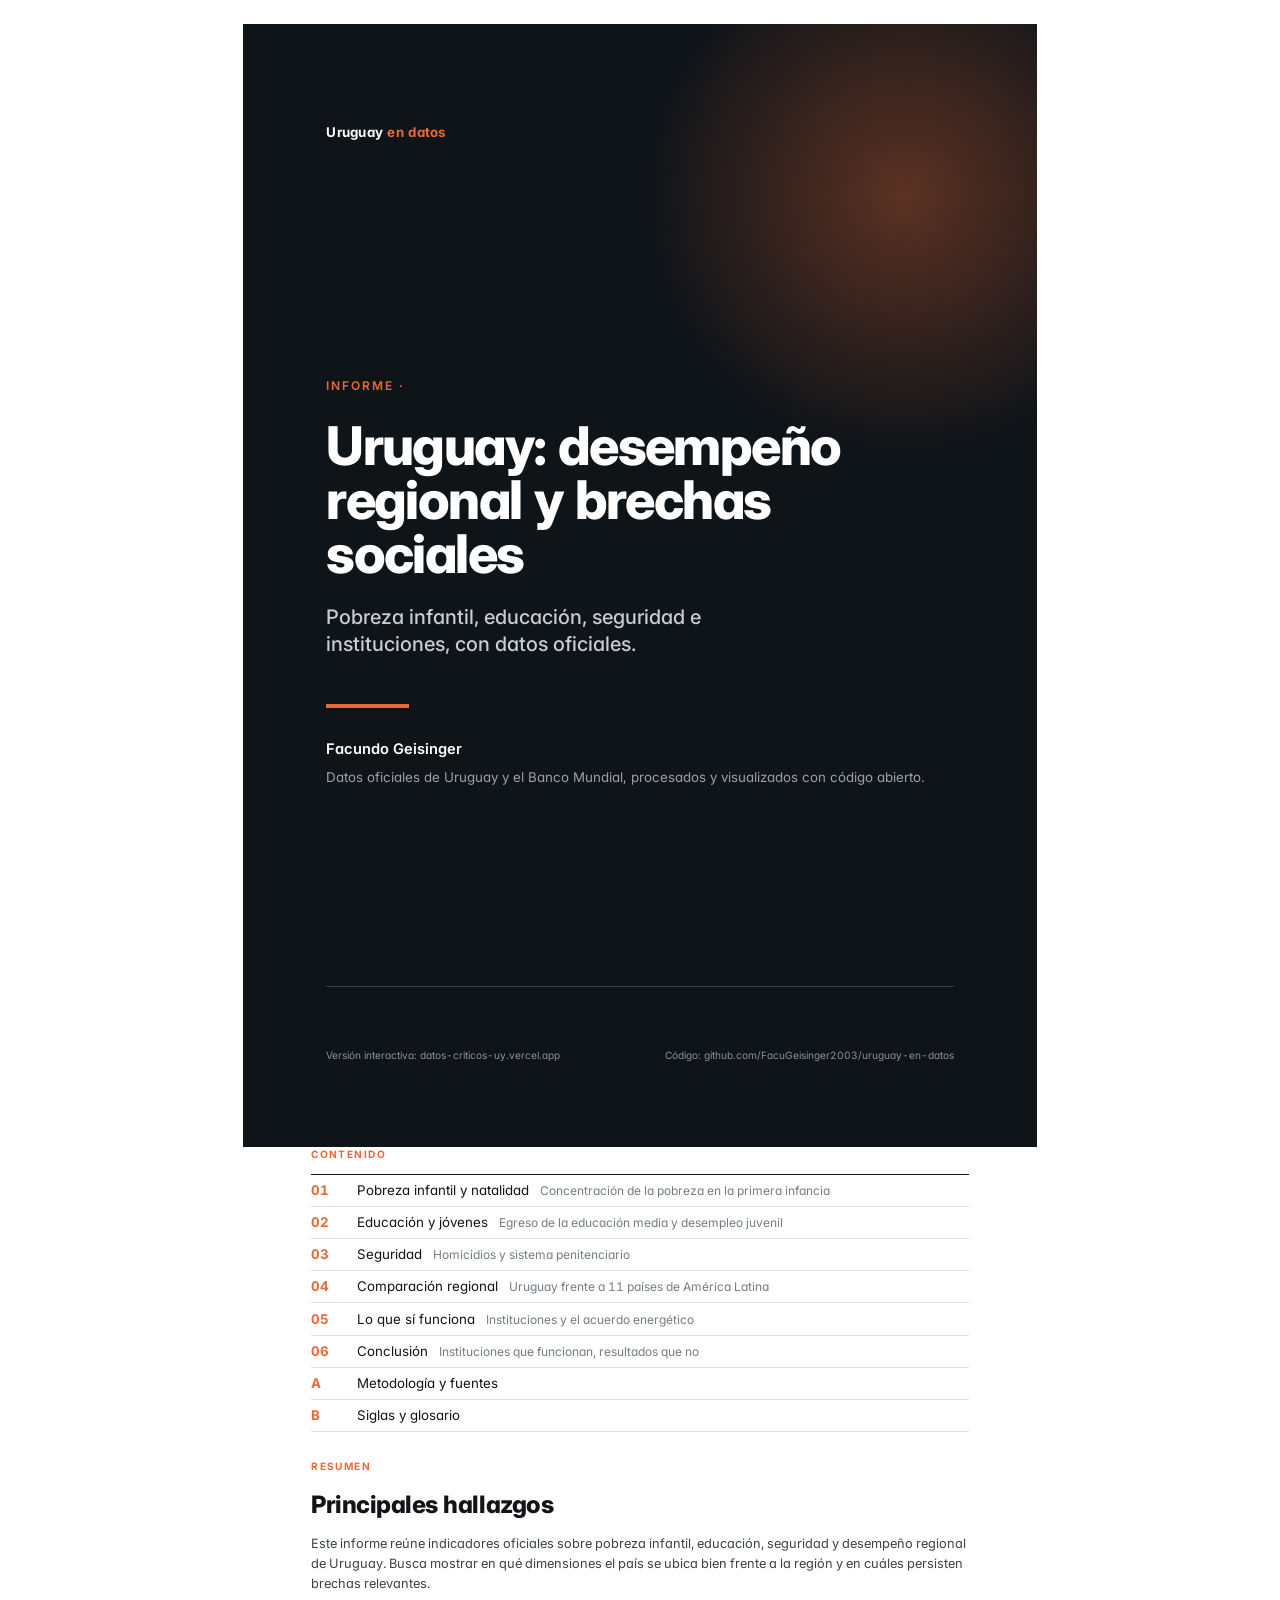
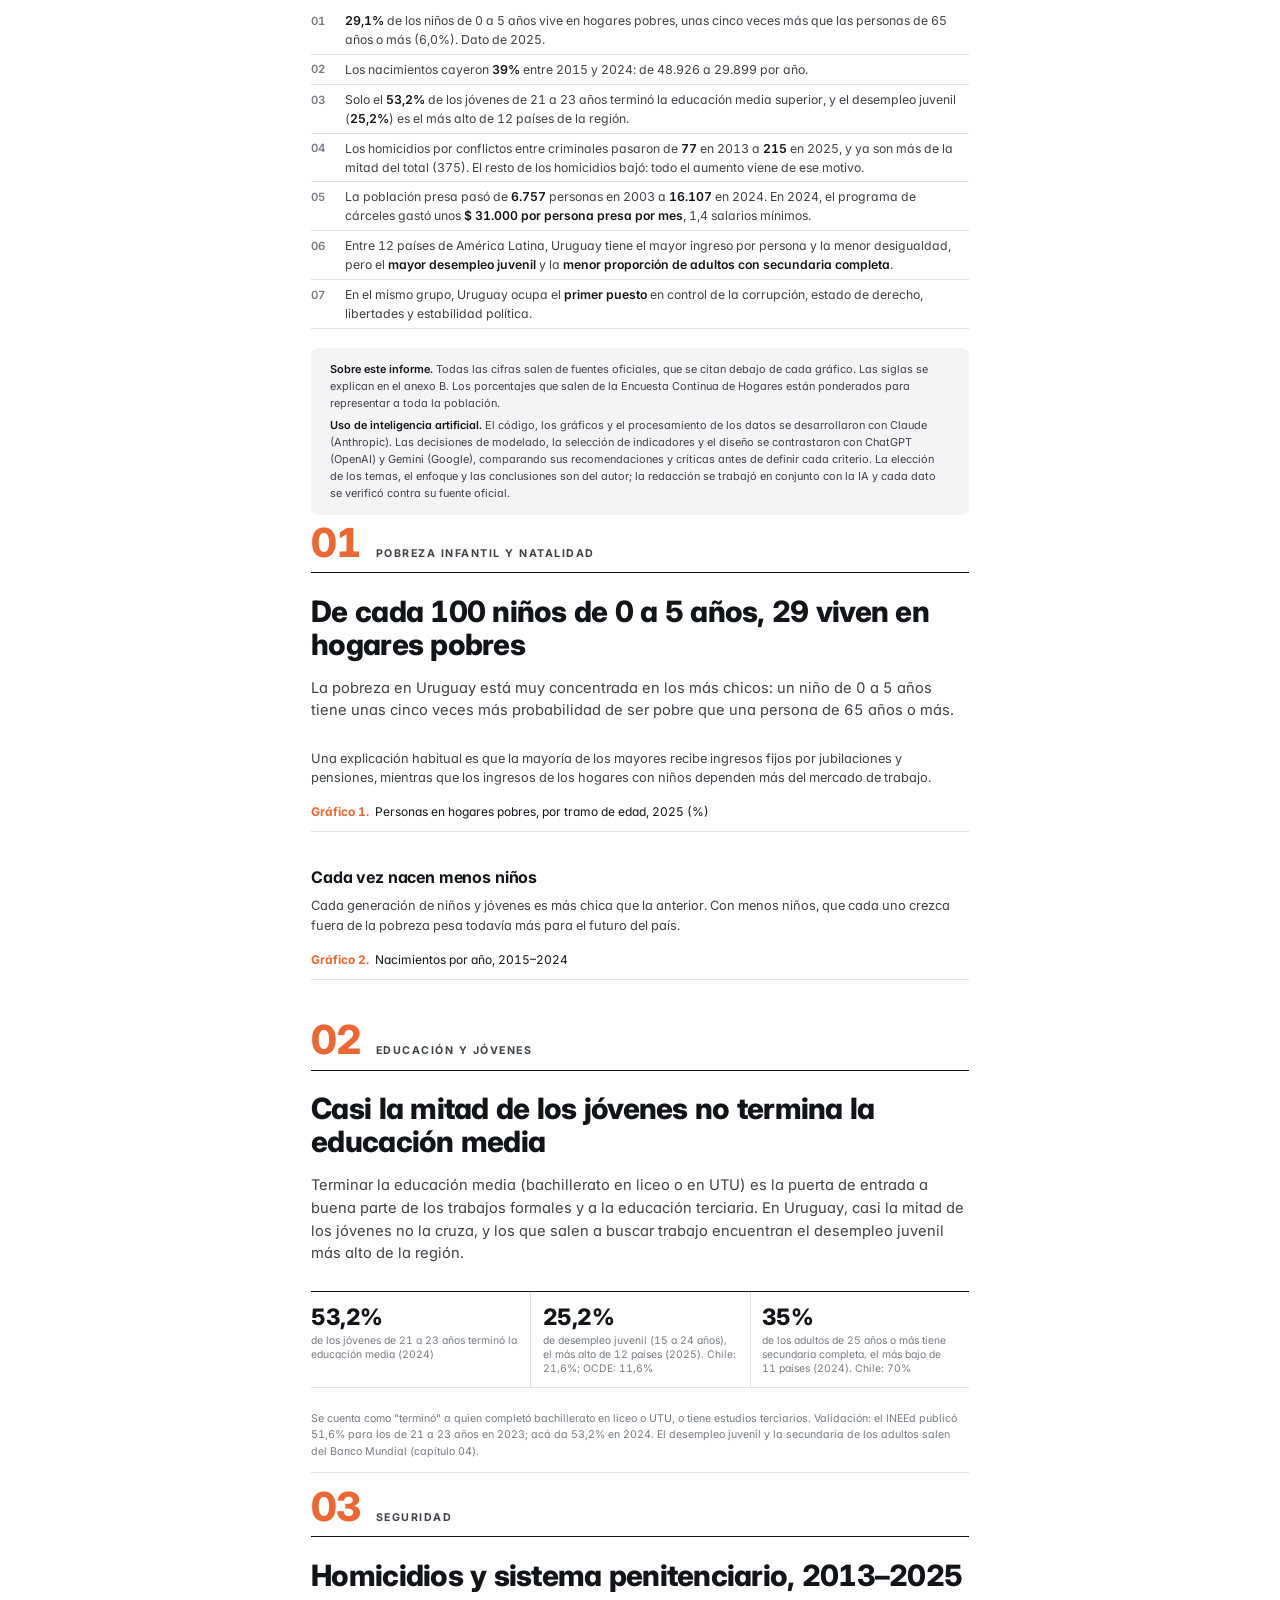
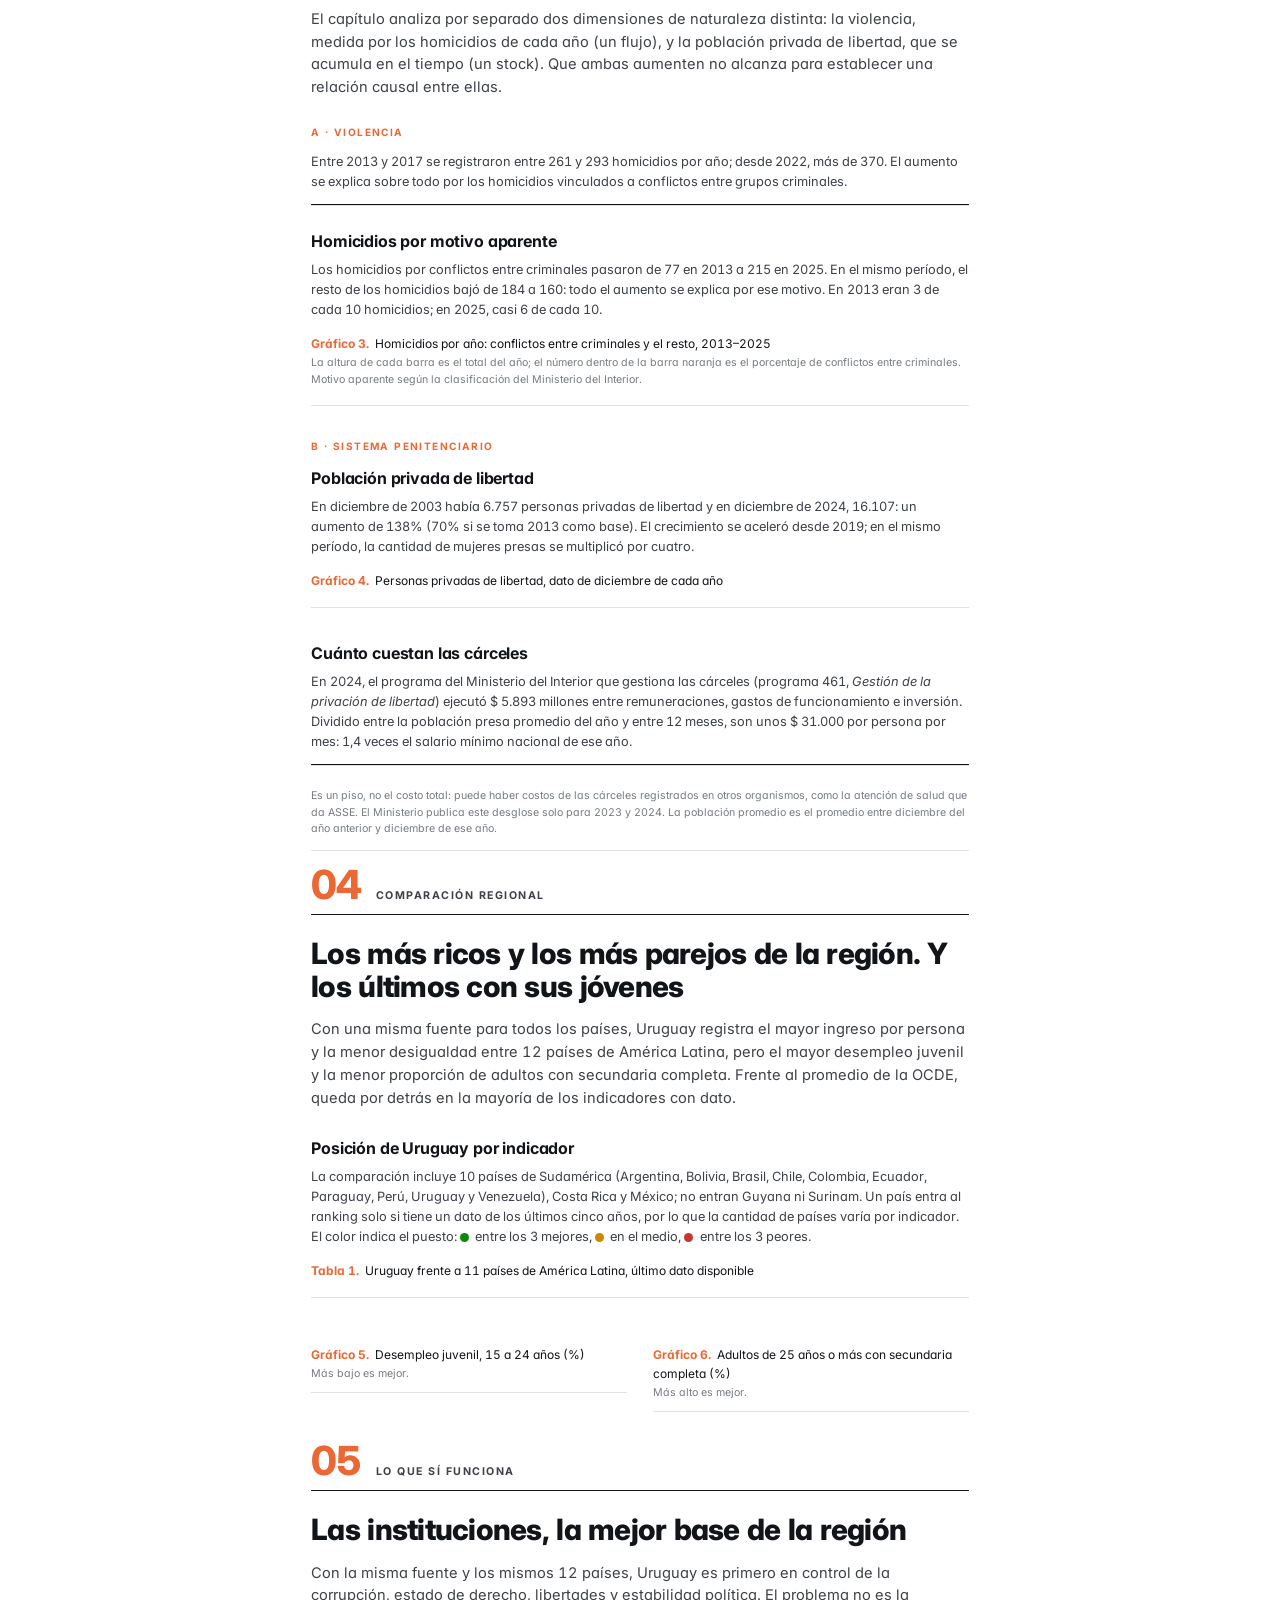
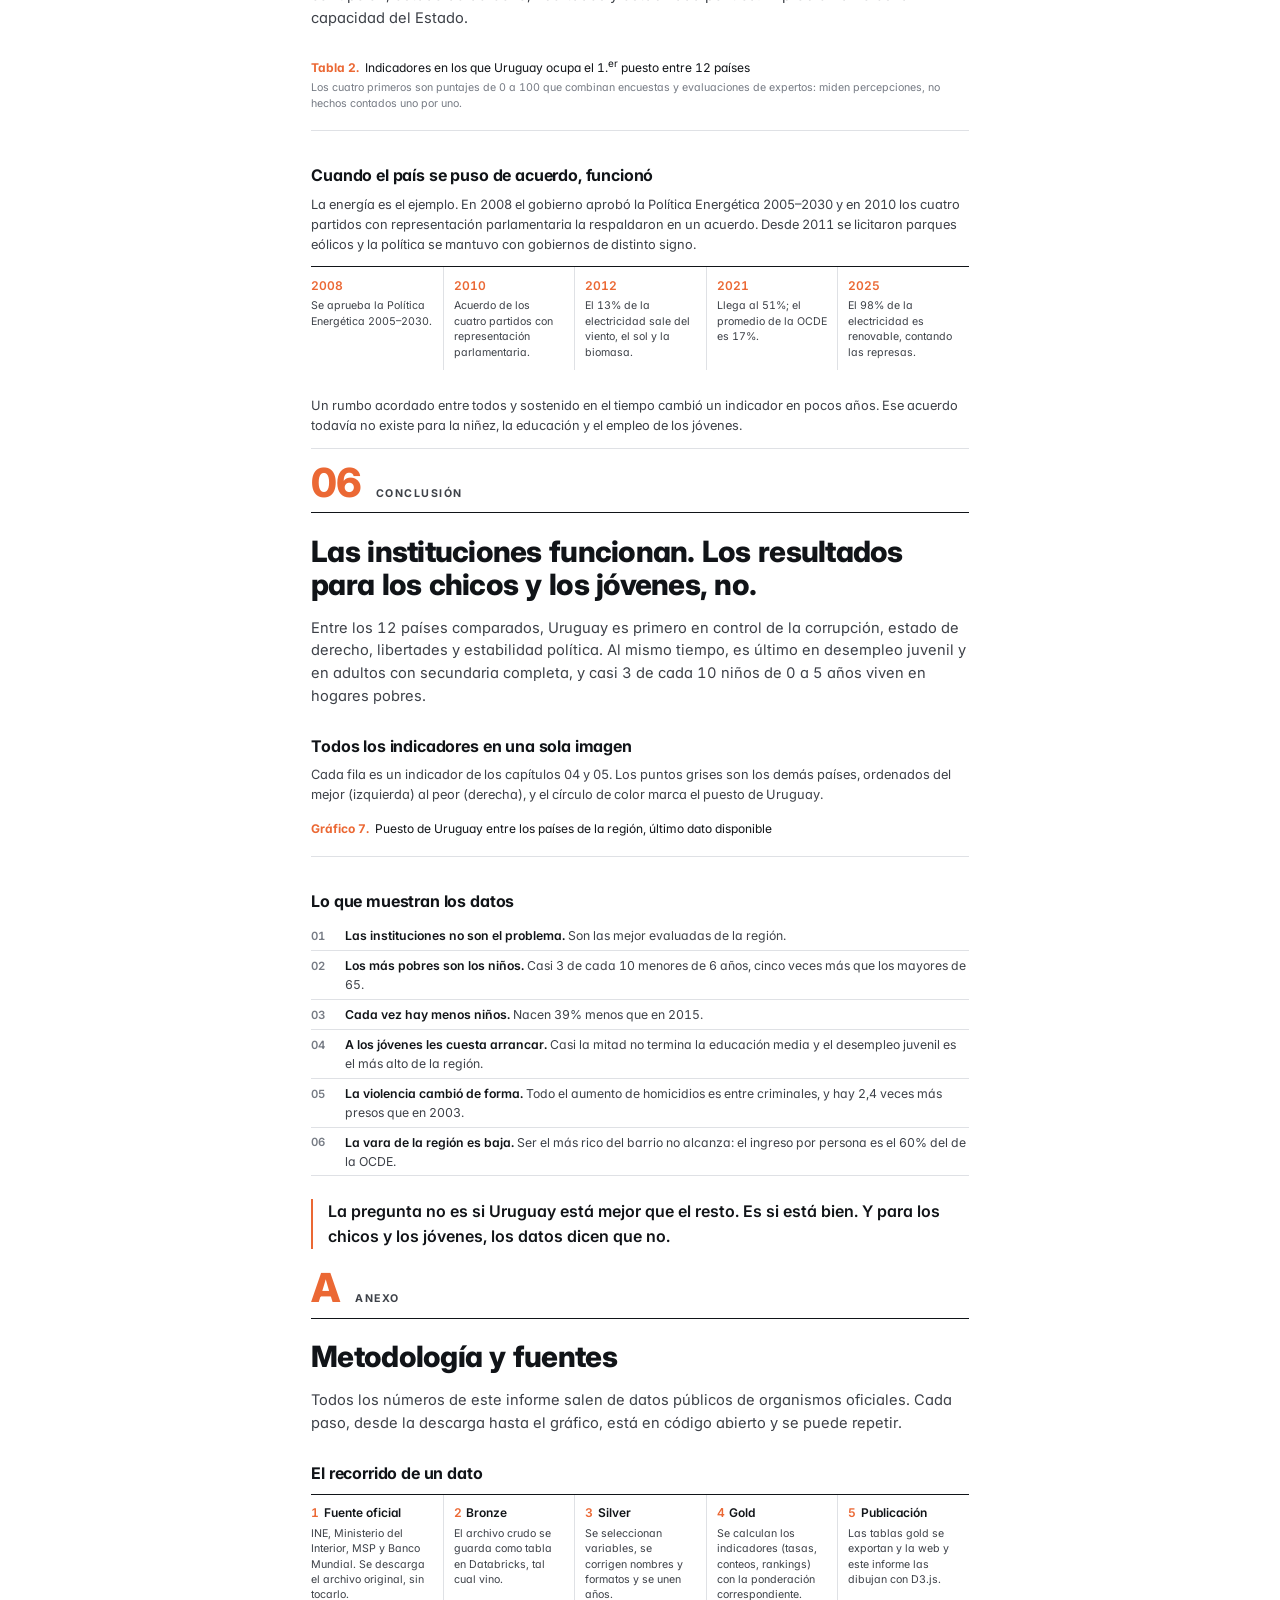
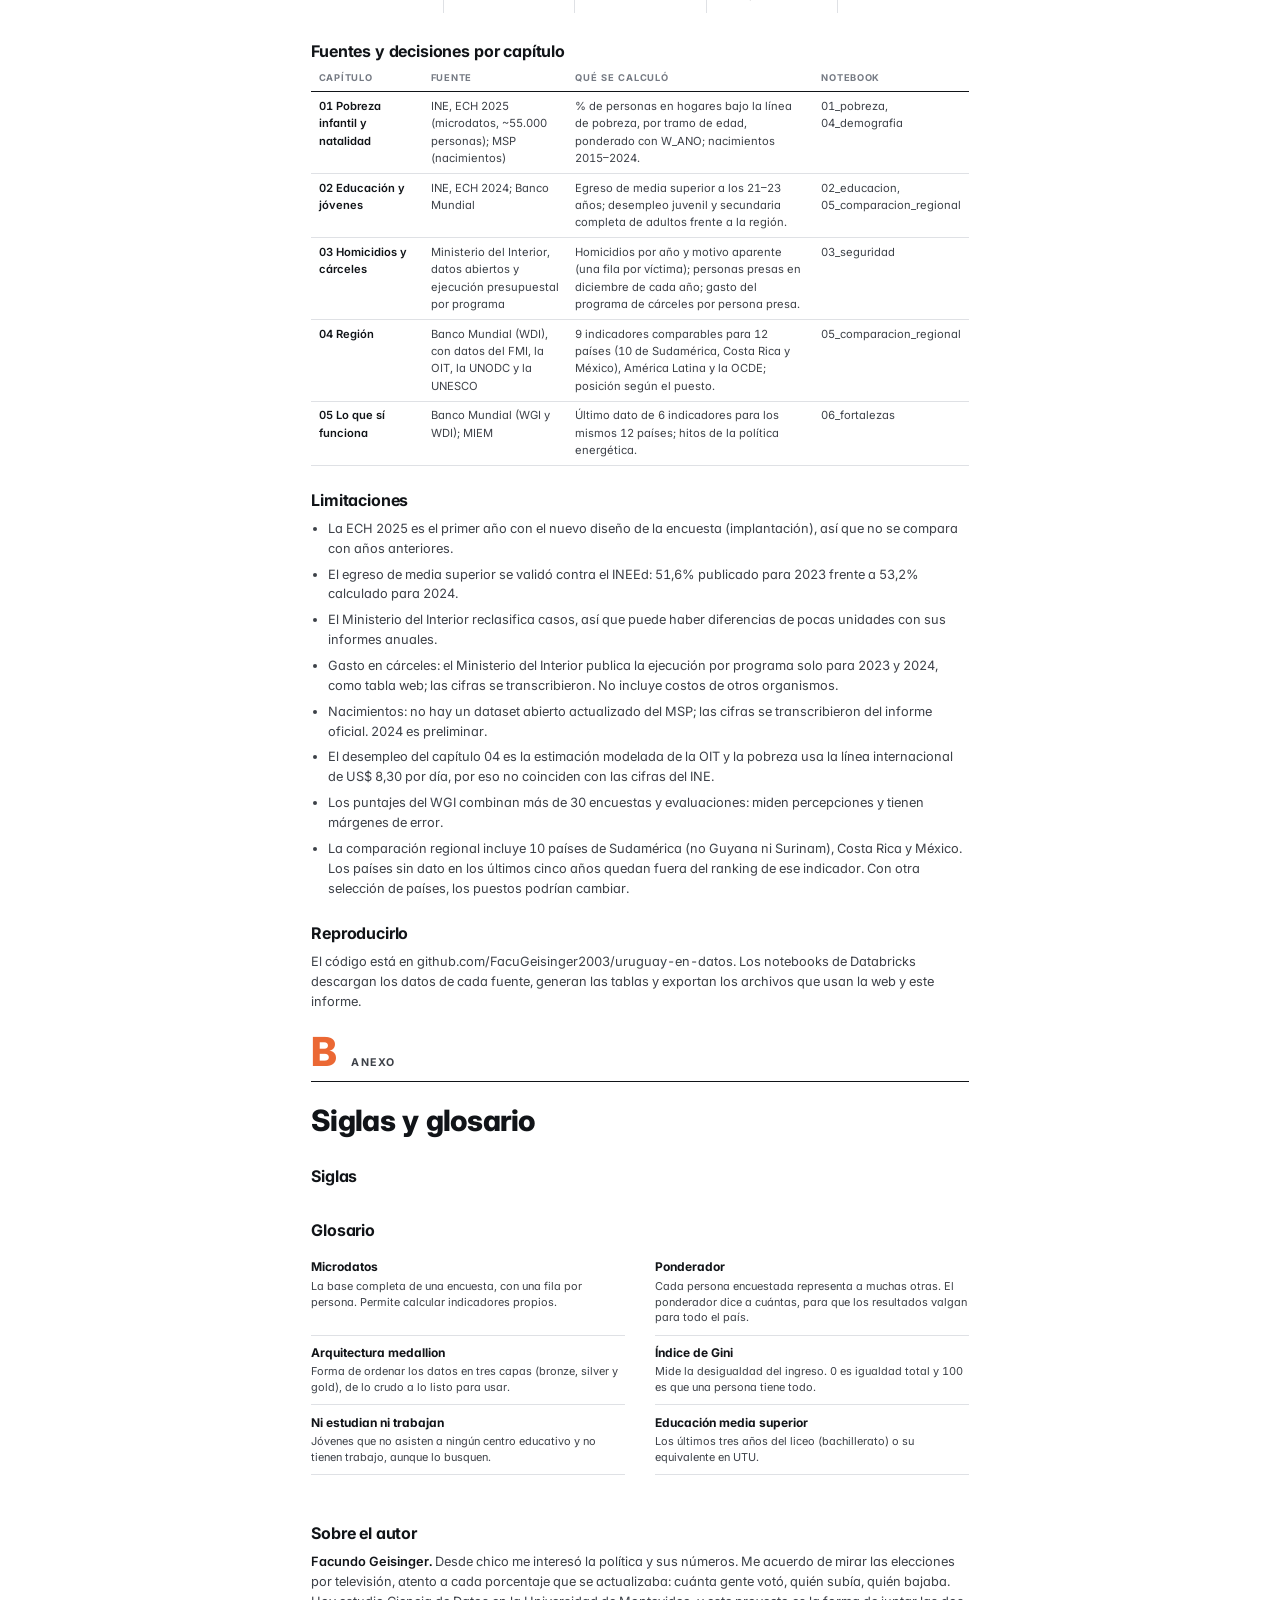
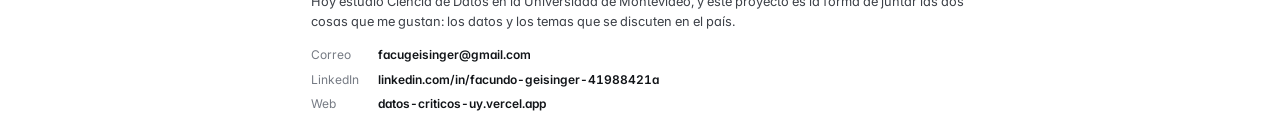
==== commit f34de1db: "Add files via upload" ====
--- a/informe.html
+++ b/informe.html
@@ -114,6 +114,7 @@
   ul.lim li { margin-bottom: 1.6mm; }
   .contact { display: grid; grid-template-columns: auto 1fr; gap: 1.5mm 5mm; font-size: 9pt; margin-top: 4mm; }
   .contact span { color: var(--muted); }
+  .stats.stats3 { grid-template-columns: repeat(3, 1fr); }
 </style>
 </head>
 <body>
@@ -135,11 +136,11 @@
 <section>
   <div class="label">Contenido</div>
   <ol class="toc">
-    <li><span>01</span><span>Pobreza infantil <em>Concentración de la pobreza en la primera infancia</em></span></li>
-    <li><span>02</span><span>Educación <em>Egreso de media superior, inserción laboral y natalidad</em></span></li>
+    <li><span>01</span><span>Pobreza infantil y natalidad <em>Concentración de la pobreza en la primera infancia</em></span></li>
+    <li><span>02</span><span>Educación y jóvenes <em>Egreso de la educación media y desempleo juvenil</em></span></li>
     <li><span>03</span><span>Seguridad <em>Homicidios y sistema penitenciario</em></span></li>
     <li><span>04</span><span>Comparación regional <em>Uruguay frente a 11 países de América Latina</em></span></li>
-    <li><span>05</span><span>Fortalezas <em>Instituciones, matriz eléctrica y banda ancha fija</em></span></li>
+    <li><span>05</span><span>Lo que sí funciona <em>Instituciones y el acuerdo energético</em></span></li>
     <li><span>06</span><span>Conclusión <em>Instituciones que funcionan, resultados que no</em></span></li>
     <li><span>A</span><span>Metodología y fuentes</span></li>
     <li><span>B</span><span>Siglas y glosario</span></li>
@@ -149,14 +150,13 @@
   <h2 class="h-sec">Principales hallazgos</h2>
   <p>Este informe reúne indicadores oficiales sobre pobreza infantil, educación, seguridad y desempeño regional de Uruguay. Busca mostrar en qué dimensiones el país se ubica bien frente a la región y en cuáles persisten brechas relevantes.</p>
   <ol class="findings">
-    <li><p><b>32,2%</b> de los niños de 0 a 5 años vive en hogares pobres, unas cinco veces más que las personas de 65 años o más (6,3%).</p></li>
-    <li><p>Solo el <b>53,2%</b> de los jóvenes de 21 a 23 años terminó la educación media superior. Las mujeres terminan más que los hombres en todas las generaciones.</p></li>
-    <li><p>Entre los jóvenes de 18 a 29 años que buscan trabajo, el desempleo es de <b>22,8%</b> sin la educación media completa y de <b>17,6%</b> con la educación media completo.</p></li>
+    <li><p><b>29,1%</b> de los niños de 0 a 5 años vive en hogares pobres, unas cinco veces más que las personas de 65 años o más (6,0%). Dato de 2025.</p></li>
     <li><p>Los nacimientos cayeron <b>39%</b> entre 2015 y 2024: de 48.926 a 29.899 por año.</p></li>
+    <li><p>Solo el <b>53,2%</b> de los jóvenes de 21 a 23 años terminó la educación media superior, y el desempleo juvenil (<b>25,2%</b>) es el más alto de 12 países de la región.</p></li>
     <li><p>Los homicidios por conflictos entre criminales pasaron de <b>77</b> en 2013 a <b>215</b> en 2025, y ya son más de la mitad del total (375). El resto de los homicidios bajó: todo el aumento viene de ese motivo.</p></li>
     <li><p>La población presa pasó de <b>6.757</b> personas en 2003 a <b>16.107</b> en 2024. En 2024, el programa de cárceles gastó unos <b>$ 31.000 por persona presa por mes</b>, 1,4 salarios mínimos.</p></li>
-    <li><p>Entre 12 países de América Latina (10 de Sudamérica, Costa Rica y México), Uruguay tiene el mayor ingreso por persona y la menor desigualdad, pero el <b>mayor desempleo juvenil</b> y la <b>menor proporción de adultos con secundaria completa</b>.</p></li>
-    <li><p>En el mismo grupo, Uruguay ocupa el <b>primer puesto</b> en control de la corrupción, estado de derecho, libertades y estabilidad política, y genera el <b>51%</b> de su electricidad con viento, sol y biomasa (promedio OCDE: 17%).</p></li>
+    <li><p>Entre 12 países de América Latina, Uruguay tiene el mayor ingreso por persona y la menor desigualdad, pero el <b>mayor desempleo juvenil</b> y la <b>menor proporción de adultos con secundaria completa</b>.</p></li>
+    <li><p>En el mismo grupo, Uruguay ocupa el <b>primer puesto</b> en control de la corrupción, estado de derecho, libertades y estabilidad política.</p></li>
   </ol>
   <div class="note-box">
     <p><b>Sobre este informe.</b> Todas las cifras salen de fuentes oficiales, que se citan debajo de cada gráfico. Las siglas se explican en el anexo B. Los porcentajes que salen de la Encuesta Continua de Hogares están ponderados para representar a toda la población.</p>
@@ -166,90 +166,36 @@
 
 <!-- ============ 01 ============ -->
 <header class="ch-head">
-  <div class="ch-num"><b>01</b><span>Pobreza infantil</span></div>
-  <h2>La pobreza se concentra en la primera infancia</h2>
-  <p class="lede">En 2024, el 32,2% de los niños de 0 a 5 años vivía en hogares bajo la línea de pobreza. La incidencia de la pobreza disminuye de forma sostenida con la edad.</p>
-</header>
-
-<h3>Pobreza por tramo de edad</h3>
-<p>La incidencia entre los niños de 0 a 5 años es unas cinco veces la de las personas de 65 años o más (32,2% frente a 6,3%). Una explicación habitual es que la mayoría de los mayores recibe ingresos fijos por jubilaciones y pensiones, mientras que los ingresos de los hogares con niños dependen más del mercado de trabajo.</p>
-<figure>
-  <figcaption class="top"><b>Gráfico 1.</b>Personas en hogares pobres, por tramo de edad (%)</figcaption>
-  <ul class="legend" id="lg-tramo"></ul>
+  <div class="ch-num"><b>01</b><span>Pobreza infantil y natalidad</span></div>
+  <h2>De cada 100 niños de 0 a 5 años, 29 viven en hogares pobres</h2>
+  <p class="lede">La pobreza en Uruguay está muy concentrada en los más chicos: un niño de 0 a 5 años tiene unas cinco veces más probabilidad de ser pobre que una persona de 65 años o más.</p>
+</header>
+<p>Una explicación habitual es que la mayoría de los mayores recibe ingresos fijos por jubilaciones y pensiones, mientras que los ingresos de los hogares con niños dependen más del mercado de trabajo.</p>
+<figure>
+  <figcaption class="top"><b>Gráfico 1.</b>Personas en hogares pobres, por tramo de edad, 2025 (%)</figcaption>
   <div class="chart" id="g-tramo"></div>
-  <div class="src" data-fuente="ech2024,ech2025" data-det="variable pobre17 (método INE 2017), ponderada con W_ANO. La ECH 2025 es de implantación: la comparación con 2024 es indicativa."></div>
-</figure>
-
-<h3>Pobreza por edad simple</h3>
-<p>Edad por edad, la incidencia desciende casi sin interrupciones: es cercana al 40% en el primer año de vida y menor al 5% a los 80 años. Los puntos muestran el dato de cada edad; la línea, el promedio de tres edades consecutivas.</p>
-<p>El gráfico es una foto de un año: no sigue a las mismas personas a lo largo de su vida. No indica que los niños salgan de la pobreza al crecer, sino que hoy la pobreza se concentra en los hogares con niños, mientras que los mayores están más protegidos.</p>
-<figure>
-  <figcaption class="top"><b>Gráfico 2.</b>Personas en hogares pobres, por edad simple (%)<em>Puntos: dato de cada edad. Línea: promedio móvil de 3 edades, para suavizar la variación de muestra.</em></figcaption>
-  <ul class="legend" id="lg-edad"></ul>
-  <div class="chart" id="g-edad"></div>
-  <div class="src" data-fuente="ech2024,ech2025" data-det="variable pobre17, ponderada con W_ANO."></div>
-</figure>
-
-<h3>Diferencias entre departamentos</h3>
-<p>La pobreza infantil (0 a 17 años) varía de forma marcada entre departamentos. Artigas, Cerro Largo y Rivera, en la frontera con Brasil, registran las incidencias más altas.</p>
-<figure>
-  <figcaption class="top"><b>Gráfico 3.</b>Niños y adolescentes (0 a 17 años) en hogares pobres, por departamento, 2024 (%)<em>Las muestras por departamento son chicas: los marcados con * tienen menos de 250 casos y hay que leerlos con cuidado.</em></figcaption>
-  <div class="chart" id="g-dpto"></div>
-  <div class="src" data-fuente="ech2024" data-det="variable pobre17, ponderada con W_ANO."></div>
-</figure>
-
+  <div class="src" data-fuente="ech2025" data-det="variable pobre17 (método INE 2017), ponderada con W_ANO. La ECH 2025 es el primer año con el nuevo diseño de la encuesta."></div>
+</figure>
+<h3>Cada vez nacen menos niños</h3>
+<p>Cada generación de niños y jóvenes es más chica que la anterior. Con menos niños, que cada uno crezca fuera de la pobreza pesa todavía más para el futuro del país.</p>
+<figure>
+  <figcaption class="top"><b>Gráfico 2.</b>Nacimientos por año, 2015–2024</figcaption>
+  <div class="chart" id="g-nac"></div>
+  <div class="src" data-fuente="msp_nacimientos" data-det="2024: dato preliminar."></div>
+</figure>
 <!-- ============ 02 ============ -->
 <header class="ch-head">
-  <div class="ch-num"><b>02</b><span>Educación</span></div>
-  <h2>Egreso de la educación media superior: 53% a los 21–23 años</h2>
-  <p class="lede">En 2024, el 53,2% de los jóvenes de 21 a 23 años había terminado la educación media superior (bachillerato en liceo o UTU). El egreso aumenta generación tras generación, aunque a un ritmo moderado, y quienes no egresan muestran mayor desempleo.</p>
-</header>
-
-<h3>Egreso por generación y sexo</h3>
-<p>Entre los mayores de 65 años, el 22,8% terminó la educación media superior; entre los de 21 a 23, el 53,2%. En todas las generaciones el egreso de las mujeres supera al de los hombres; entre los más jóvenes la diferencia es de 10 puntos.</p>
-<figure>
-  <figcaption class="top"><b>Gráfico 4.</b>Personas que terminaron la educación media superior, por generación y sexo (%)<em>Se cuenta como "terminó" a quien completó bachillerato en liceo o UTU, o tiene estudios terciarios. Validación: el INEEd publicó 51,6% para los de 21 a 23 años en 2023; acá da 53,2% en 2024.</em></figcaption>
-  <ul class="legend" id="lg-egreso"></ul>
-  <div class="chart" id="g-egreso"></div>
-  <div class="src" data-fuente="ech2024,ineed" data-det="variables e201_1c, e201_1d y e51_8 a e51_11, ponderadas con W_ANO."></div>
-</figure>
-
-<h3>Ni estudian ni trabajan</h3>
-<p>Entre los jóvenes de 15 a 24 años, el 13,2% de los hombres y el 17,0% de las mujeres no estudian ni tienen trabajo. Las diferencias entre departamentos son amplias, aunque las muestras son reducidas.</p>
-<figure>
-  <figcaption class="top"><b>Gráfico 5.</b>Jóvenes de 15 a 24 años que no estudian ni trabajan, por departamento, 2024 (%)<em>Marcados con *: menos de 200 jóvenes encuestados; son estimaciones con bastante margen de error.</em></figcaption>
-  <div class="chart" id="g-nini"></div>
-  <div class="src" data-fuente="ech2024" data-det="no asiste a ningún centro educativo (variable e49) y no está ocupado (variable POBPCOAC), ponderado con W_ANO."></div>
-</figure>
-
-<div class="two">
-  <div>
-    <h3>Desempleo según nivel educativo</h3>
-    <p>Entre los jóvenes de 18 a 29 años que buscan trabajo, el desempleo es de 22,8% para quienes no terminaron la media superior y de 17,6% para quienes sí. Aun con el ciclo completo, más de 1 de cada 6 jóvenes que buscan trabajo no lo encuentra.</p>
-    <figure>
-      <figcaption class="top"><b>Gráfico 6.</b>Desempleo de jóvenes de 18 a 29 años, según educación, 2024 (%)</figcaption>
-      <div class="chart" id="g-desemp"></div>
-      <div class="src" data-fuente="ech2024" data-det="desocupados / (ocupados + desocupados), ponderado con W_ANO."></div>
-    </figure>
-  </div>
-  <div>
-    <h3>Nacimientos</h3>
-    <p>Los nacimientos pasaron de 48.926 en 2015 a 29.899 en 2024, una caída de 39% y la cifra más baja de la serie. Con cohortes cada vez más chicas, el egreso educativo de cada generación gana peso.</p>
-    <figure>
-      <figcaption class="top"><b>Gráfico 7.</b>Nacimientos por año, 2015–2024</figcaption>
-      <div class="chart" id="g-nac"></div>
-      <div class="src" data-fuente="msp_nacimientos" data-det="2024: dato preliminar."></div>
-    </figure>
-  </div>
-</div>
-
-<figure id="fig-actividad" hidden>
-  <figcaption class="top"><b>Gráfico 6b.</b>Situación laboral de todos los jóvenes de 18 a 29 años, según educación, 2024 (%)<em>El desempleo solo cuenta a quienes buscan trabajo; acá se reparte a todos los jóvenes, incluidos los inactivos (no trabajan ni buscan). Entre los que no terminaron, el 14,0% no trabaja, no busca y tampoco estudia; entre los que terminaron, el 4,6%.</em></figcaption>
-  <ul class="legend" id="lg-act"></ul>
-  <div class="chart" id="g-act"></div>
-  <div class="src" data-fuente="ech2024" data-det="condición de actividad (variable POBPCOAC), ponderado con W_ANO."></div>
-</figure>
-
+  <div class="ch-num"><b>02</b><span>Educación y jóvenes</span></div>
+  <h2>Casi la mitad de los jóvenes no termina la educación media</h2>
+  <p class="lede">Terminar la educación media (bachillerato en liceo o en UTU) es la puerta de entrada a buena parte de los trabajos formales y a la educación terciaria. En Uruguay, casi la mitad de los jóvenes no la cruza, y los que salen a buscar trabajo encuentran el desempleo juvenil más alto de la región.</p>
+</header>
+<div class="stats stats3">
+  <div><b>53,2%</b><span>de los jóvenes de 21 a 23 años terminó la educación media (2024)</span></div>
+  <div><b>25,2%</b><span>de desempleo juvenil (15 a 24 años), el más alto de 12 países (2025). Chile: 21,6%; OCDE: 11,6%</span></div>
+  <div><b>35%</b><span>de los adultos de 25 años o más tiene secundaria completa, el más bajo de 11 países (2024). Chile: 70%</span></div>
+</div>
+<p class="small">Se cuenta como "terminó" a quien completó bachillerato en liceo o UTU, o tiene estudios terciarios. Validación: el INEEd publicó 51,6% para los de 21 a 23 años en 2023; acá da 53,2% en 2024. El desempleo juvenil y la secundaria de los adultos salen del Banco Mundial (capítulo 04).</p>
+<div class="src" data-fuente="ech2024,ineed,bm_wdi" data-det="egreso: variables e201_1c, e201_1d y e51_8 a e51_11, ponderadas con W_ANO."></div>
 <!-- ============ 03 ============ -->
 <header class="ch-head">
   <div class="ch-num"><b>03</b><span>Seguridad</span></div>
@@ -263,7 +209,7 @@
 <h3>Homicidios por motivo aparente</h3>
 <p>Los homicidios por conflictos entre criminales pasaron de 77 en 2013 a 215 en 2025. En el mismo período, el resto de los homicidios bajó de 184 a 160: todo el aumento se explica por ese motivo. En 2013 eran 3 de cada 10 homicidios; en 2025, casi 6 de cada 10.</p>
 <figure>
-  <figcaption class="top"><b>Gráfico 8.</b>Homicidios por año: conflictos entre criminales y el resto, 2013–2025<em>La altura de cada barra es el total del año; el número dentro de la barra naranja es el porcentaje de conflictos entre criminales. Motivo aparente según la clasificación del Ministerio del Interior.</em></figcaption>
+  <figcaption class="top"><b>Gráfico 3.</b>Homicidios por año: conflictos entre criminales y el resto, 2013–2025<em>La altura de cada barra es el total del año; el número dentro de la barra naranja es el porcentaje de conflictos entre criminales. Motivo aparente según la clasificación del Ministerio del Interior.</em></figcaption>
   <ul class="legend" id="lg-mot"></ul>
   <div class="chart" id="g-mot"></div>
   <div class="src" data-fuente="mi_homicidios" data-det="una fila por víctima; años completos 2013–2025."></div>
@@ -273,7 +219,7 @@
 <h3 style="margin-top:2mm">Población privada de libertad</h3>
 <p>En diciembre de 2003 había 6.757 personas privadas de libertad y en diciembre de 2024, 16.107: un aumento de 138% (70% si se toma 2013 como base). El crecimiento se aceleró desde 2019; en el mismo período, la cantidad de mujeres presas se multiplicó por cuatro.</p>
 <figure>
-  <figcaption class="top"><b>Gráfico 9.</b>Personas privadas de libertad, dato de diciembre de cada año</figcaption>
+  <figcaption class="top"><b>Gráfico 4.</b>Personas privadas de libertad, dato de diciembre de cada año</figcaption>
   <ul class="legend" id="lg-ppl"></ul>
   <div class="chart" id="g-ppl"></div>
   <div class="src" data-fuente="mi_carceles" data-det="dato de diciembre de cada año."></div>
@@ -287,7 +233,7 @@
 <!-- ============ 04 ============ -->
 <header class="ch-head">
   <div class="ch-num"><b>04</b><span>Comparación regional</span></div>
-  <h2>Liderazgo regional en ingreso e igualdad; rezago en educación y empleo juvenil</h2>
+  <h2>Los más ricos y los más parejos de la región. Y los últimos con sus jóvenes</h2>
   <p class="lede">Con una misma fuente para todos los países, Uruguay registra el mayor ingreso por persona y la menor desigualdad entre 12 países de América Latina, pero el mayor desempleo juvenil y la menor proporción de adultos con secundaria completa. Frente al promedio de la OCDE, queda por detrás en la mayoría de los indicadores con dato.</p>
 </header>
 
@@ -301,12 +247,12 @@
 
 <div class="two">
   <figure>
-    <figcaption class="top"><b>Gráfico 10.</b>Desempleo juvenil, 15 a 24 años (%)<em>Más bajo es mejor.</em></figcaption>
+    <figcaption class="top"><b>Gráfico 5.</b>Desempleo juvenil, 15 a 24 años (%)<em>Más bajo es mejor.</em></figcaption>
     <div class="chart" id="g-rk1"></div>
     <div class="src" data-fuente="bm_wdi" data-det="estimación modelada de la OIT."></div>
   </figure>
   <figure>
-    <figcaption class="top"><b>Gráfico 11.</b>Adultos de 25 años o más con secundaria completa (%)<em>Más alto es mejor.</em></figcaption>
+    <figcaption class="top"><b>Gráfico 6.</b>Adultos de 25 años o más con secundaria completa (%)<em>Más alto es mejor.</em></figcaption>
     <div class="chart" id="g-rk2"></div>
     <div class="src" data-fuente="bm_wdi" data-det="datos de la UNESCO."></div>
   </figure>
@@ -314,52 +260,49 @@
 
 <!-- ============ 05 ============ -->
 <header class="ch-head">
-  <div class="ch-num"><b>05</b><span>Fortalezas</span></div>
-  <h2>Fortalezas institucionales y transformación de la matriz eléctrica</h2>
-  <p class="lede">Con la misma fuente y los mismos 12 países, Uruguay ocupa el primer puesto en cuatro indicadores de calidad institucional (control de la corrupción, estado de derecho, libertades y estabilidad política), en generación eléctrica renovable no hidráulica y en conexiones de banda ancha fija por habitante.</p>
-</header>
-
-<h3>Indicadores en los que Uruguay ocupa el primer puesto</h3>
+  <div class="ch-num"><b>05</b><span>Lo que sí funciona</span></div>
+  <h2>Las instituciones, la mejor base de la región</h2>
+  <p class="lede">Con la misma fuente y los mismos 12 países, Uruguay es primero en control de la corrupción, estado de derecho, libertades y estabilidad política. El problema no es la capacidad del Estado.</p>
+</header>
 <figure>
   <figcaption class="top"><b>Tabla 2.</b>Indicadores en los que Uruguay ocupa el 1.<sup>er</sup> puesto entre 12 países<em>Los cuatro primeros son puntajes de 0 a 100 que combinan encuestas y evaluaciones de expertos: miden percepciones, no hechos contados uno por uno.</em></figcaption>
   <table class="t" id="t-fort"></table>
   <div class="src" data-fuente="bm_wgi,bm_wdi" data-det="instituciones: puntajes 2025; electricidad: 2021; internet: 2024."></div>
 </figure>
-
-<h3>Generación eléctrica renovable no hidráulica</h3>
-<p>En 2012, el 13% de la electricidad generada en Uruguay provenía del viento, el sol o la biomasa; en 2021, el 51%, tres veces el promedio de la OCDE (17%). Ningún país de la comparación se acerca a ese nivel. El dato corresponde a la <b>matriz eléctrica</b>; la matriz energética total, que incluye el combustible del transporte y la industria, es una medición distinta.</p>
-<p>Detrás de ese cambio hubo una política de Estado: en 2008 el Poder Ejecutivo aprobó la Política Energética 2005–2030, y en 2010 los cuatro partidos con representación parlamentaria la respaldaron en un acuerdo multipartidario. Desde 2011 se licitaron parques eólicos, y la política se mantuvo con gobiernos de distinto signo.</p>
-<p>El porcentaje cambia año a año según el clima: cuando las represas tienen más agua, la generación hidráulica pesa más. La serie del Banco Mundial, que permite comparar países, llega hasta 2021. El dato más reciente de Uruguay es del MIEM: en 2025 (preliminar), el viento generó el 34% de la electricidad, la biomasa el 14% y el sol el 4%, un 52% en total. Contando las represas, el 98% de la electricidad fue renovable.</p>
-<figure>
-  <figcaption class="top"><b>Gráfico 12.</b>Electricidad generada con viento, sol y biomasa, sin contar las represas (% del total)</figcaption>
-  <ul class="legend" id="lg-ren"></ul>
-  <div class="chart" id="g-ren"></div>
-  <div class="src" data-fuente="bm_wdi,miem_energia,miem_2025" data-det="código del indicador: EG.ELC.RNWX.ZS, 2012–2021."></div>
-</figure>
+<h3>Cuando el país se puso de acuerdo, funcionó</h3>
+<p>La energía es el ejemplo. En 2008 el gobierno aprobó la Política Energética 2005–2030 y en 2010 los cuatro partidos con representación parlamentaria la respaldaron en un acuerdo. Desde 2011 se licitaron parques eólicos y la política se mantuvo con gobiernos de distinto signo.</p>
+<div class="steps">
+  <div><b><i>2008</i></b>Se aprueba la Política Energética 2005–2030.</div>
+  <div><b><i>2010</i></b>Acuerdo de los cuatro partidos con representación parlamentaria.</div>
+  <div><b><i>2012</i></b>El 13% de la electricidad sale del viento, el sol y la biomasa.</div>
+  <div><b><i>2021</i></b>Llega al 51%; el promedio de la OCDE es 17%.</div>
+  <div><b><i>2025</i></b>El 98% de la electricidad es renovable, contando las represas.</div>
+</div>
+<p>Un rumbo acordado entre todos y sostenido en el tiempo cambió un indicador en pocos años. Ese acuerdo todavía no existe para la niñez, la educación y el empleo de los jóvenes.</p>
+<div class="src" data-fuente="miem_energia,bm_wdi,miem_2025" data-det="electricidad sin hidráulica: indicador EG.ELC.RNWX.ZS, 2012–2021; 2025: dato preliminar del MIEM."></div>
 <!-- ============ 06 ============ -->
 <header class="ch-head">
   <div class="ch-num"><b>06</b><span>Conclusión</span></div>
   <h2>Las instituciones funcionan. Los resultados para los chicos y los jóvenes, no.</h2>
-  <p class="lede">Entre los 12 países comparados, Uruguay es primero en control de la corrupción, estado de derecho, libertades y estabilidad política. Al mismo tiempo, es último en desempleo juvenil y en adultos con secundaria completa, y 1 de cada 3 niños de 0 a 5 años vive en un hogar pobre.</p>
+  <p class="lede">Entre los 12 países comparados, Uruguay es primero en control de la corrupción, estado de derecho, libertades y estabilidad política. Al mismo tiempo, es último en desempleo juvenil y en adultos con secundaria completa, y casi 3 de cada 10 niños de 0 a 5 años viven en hogares pobres.</p>
 </header>
 <h3>Todos los indicadores en una sola imagen</h3>
 <p>Cada fila es un indicador de los capítulos 04 y 05. Los puntos grises son los demás países, ordenados del mejor (izquierda) al peor (derecha), y el círculo de color marca el puesto de Uruguay.</p>
 <figure>
-  <figcaption class="top"><b>Gráfico 13.</b>Puesto de Uruguay entre los países de la región, último dato disponible</figcaption>
+  <figcaption class="top"><b>Gráfico 7.</b>Puesto de Uruguay entre los países de la región, último dato disponible</figcaption>
   <ul class="legend" id="lg-contraste"></ul>
   <div class="chart" id="g-contraste"></div>
   <div class="src" data-fuente="bm_wdi,bm_wgi" data-det="mismos datos y reglas que los capítulos 04 y 05."></div>
 </figure>
 <h3>Lo que muestran los datos</h3>
 <ol class="findings">
-  <li><p><b>No es un problema de Estado débil.</b> Uruguay tiene las instituciones mejor evaluadas de la región. Los malos resultados no se explican por corrupción ni por inestabilidad.</p></li>
-  <li><p><b>La pobreza está en los chicos.</b> El 32% de los niños de 0 a 5 años vive en hogares pobres, contra el 6% de los mayores de 65. Y cada año nacen menos niños: 39% menos que en 2015.</p></li>
-  <li><p><b>A los jóvenes les cuesta arrancar.</b> Casi la mitad no termina la educación media, y el desempleo juvenil es el más alto de los 12 países.</p></li>
-  <li><p><b>Ser el mejor de la región no alcanza.</b> Uruguay tiene el mayor ingreso por persona del grupo, pero es el 60% del promedio de la OCDE. Compararse con los vecinos deja la vara baja.</p></li>
+  <li><p><b>Las instituciones no son el problema.</b> Son las mejor evaluadas de la región.</p></li>
+  <li><p><b>Los más pobres son los niños.</b> Casi 3 de cada 10 menores de 6 años, cinco veces más que los mayores de 65.</p></li>
+  <li><p><b>Cada vez hay menos niños.</b> Nacen 39% menos que en 2015.</p></li>
+  <li><p><b>A los jóvenes les cuesta arrancar.</b> Casi la mitad no termina la educación media y el desempleo juvenil es el más alto de la región.</p></li>
+  <li><p><b>La violencia cambió de forma.</b> Todo el aumento de homicidios es entre criminales, y hay 2,4 veces más presos que en 2003.</p></li>
+  <li><p><b>La vara de la región es baja.</b> Ser el más rico del barrio no alcanza: el ingreso por persona es el 60% del de la OCDE.</p></li>
 </ol>
-<h3>Lectura del autor</h3>
-<p class="small" style="text-transform:uppercase;letter-spacing:.08em;font-weight:700">Opinión del autor, no un resultado de los datos</p>
-<p>La electricidad muestra que Uruguay puede dar un salto cuando se lo propone: con una política acordada por todos los partidos y sostenida por gobiernos de distinto signo, pasó del 13% al 51% de electricidad de viento, sol y biomasa en nueve años, y hoy lidera la región. Con la niñez, la educación y el empleo de los jóvenes no hubo un acuerdo así. Las instituciones que tenemos son la base para hacerlo.</p>
 <p style="font-size:12pt;font-weight:600;color:var(--ink);border-left:2.5px solid var(--acc);padding-left:4mm;margin-top:6mm">La pregunta no es si Uruguay está mejor que el resto. Es si está bien. Y para los chicos y los jóvenes, los datos dicen que no.</p>
 
 <!-- ============ ANEXO A ============ -->
@@ -380,17 +323,16 @@
 <table class="t">
   <thead><tr><th style="width:17%">Capítulo</th><th style="width:22%">Fuente</th><th>Qué se calculó</th><th style="width:16%">Notebook</th></tr></thead>
   <tbody>
-    <tr><td>01 Pobreza infantil</td><td>INE, ECH 2024 y 2025 (microdatos, ~55.000 personas por año)</td><td>% de personas en hogares bajo la línea de pobreza, por edad y departamento, ponderado con W_ANO.</td><td>01_pobreza</td></tr>
-    <tr><td>02 Educación</td><td>INE, ECH 2024; MSP (nacimientos)</td><td>Egreso de media superior, jóvenes que no estudian ni trabajan, desempleo según educación, nacimientos 2015–2024.</td><td>02_educacion, 04_demografia</td></tr>
+    <tr><td>01 Pobreza infantil y natalidad</td><td>INE, ECH 2025 (microdatos, ~55.000 personas); MSP (nacimientos)</td><td>% de personas en hogares bajo la línea de pobreza, por tramo de edad, ponderado con W_ANO; nacimientos 2015–2024.</td><td>01_pobreza, 04_demografia</td></tr>
+    <tr><td>02 Educación y jóvenes</td><td>INE, ECH 2024; Banco Mundial</td><td>Egreso de media superior a los 21–23 años; desempleo juvenil y secundaria completa de adultos frente a la región.</td><td>02_educacion, 05_comparacion_regional</td></tr>
     <tr><td>03 Homicidios y cárceles</td><td>Ministerio del Interior, datos abiertos y ejecución presupuestal por programa</td><td>Homicidios por año y motivo aparente (una fila por víctima); personas presas en diciembre de cada año; gasto del programa de cárceles por persona presa.</td><td>03_seguridad</td></tr>
     <tr><td>04 Región</td><td>Banco Mundial (WDI), con datos del FMI, la OIT, la UNODC y la UNESCO</td><td>9 indicadores comparables para 12 países (10 de Sudamérica, Costa Rica y México), América Latina y la OCDE; posición según el puesto.</td><td>05_comparacion_regional</td></tr>
-    <tr><td>05 Lo que sí funciona</td><td>Banco Mundial (WGI y WDI)</td><td>Último dato de 6 indicadores para los mismos 12 países y evolución de la electricidad renovable sin hidro.</td><td>06_fortalezas</td></tr>
+    <tr><td>05 Lo que sí funciona</td><td>Banco Mundial (WGI y WDI); MIEM</td><td>Último dato de 6 indicadores para los mismos 12 países; hitos de la política energética.</td><td>06_fortalezas</td></tr>
   </tbody>
 </table>
 <h3>Limitaciones</h3>
 <ul class="lim">
-  <li>La ECH 2025 es de implantación, así que la comparación con 2024 es indicativa.</li>
-  <li>Las estimaciones por departamento tienen muestras chicas; en los gráficos se marcan con asterisco.</li>
+  <li>La ECH 2025 es el primer año con el nuevo diseño de la encuesta (implantación), así que no se compara con años anteriores.</li>
   <li>El egreso de media superior se validó contra el INEEd: 51,6% publicado para 2023 frente a 53,2% calculado para 2024.</li>
   <li>El Ministerio del Interior reclasifica casos, así que puede haber diferencias de pocas unidades con sus informes anuales.</li>
   <li>Gasto en cárceles: el Ministerio del Interior publica la ejecución por programa solo para 2023 y 2024, como tabla web; las cifras se transcribieron. No incluye costos de otros organismos.</li>
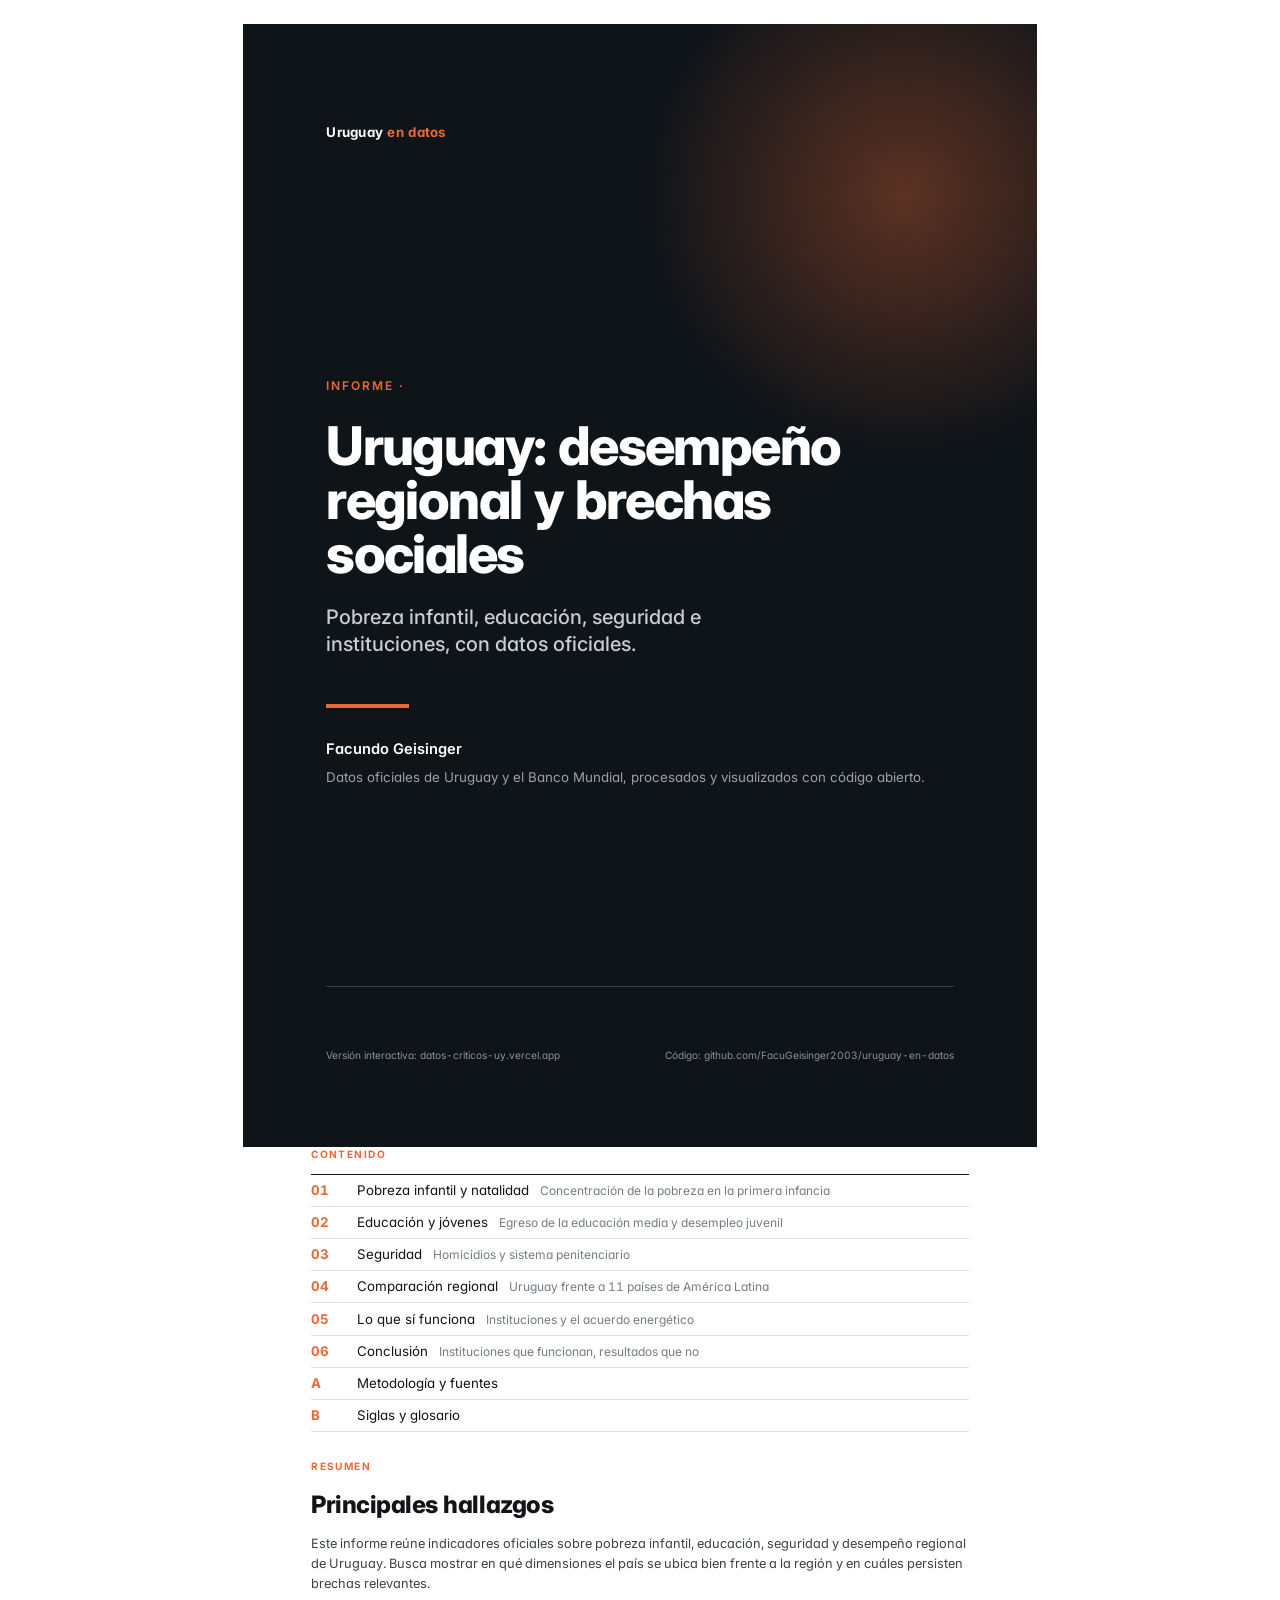
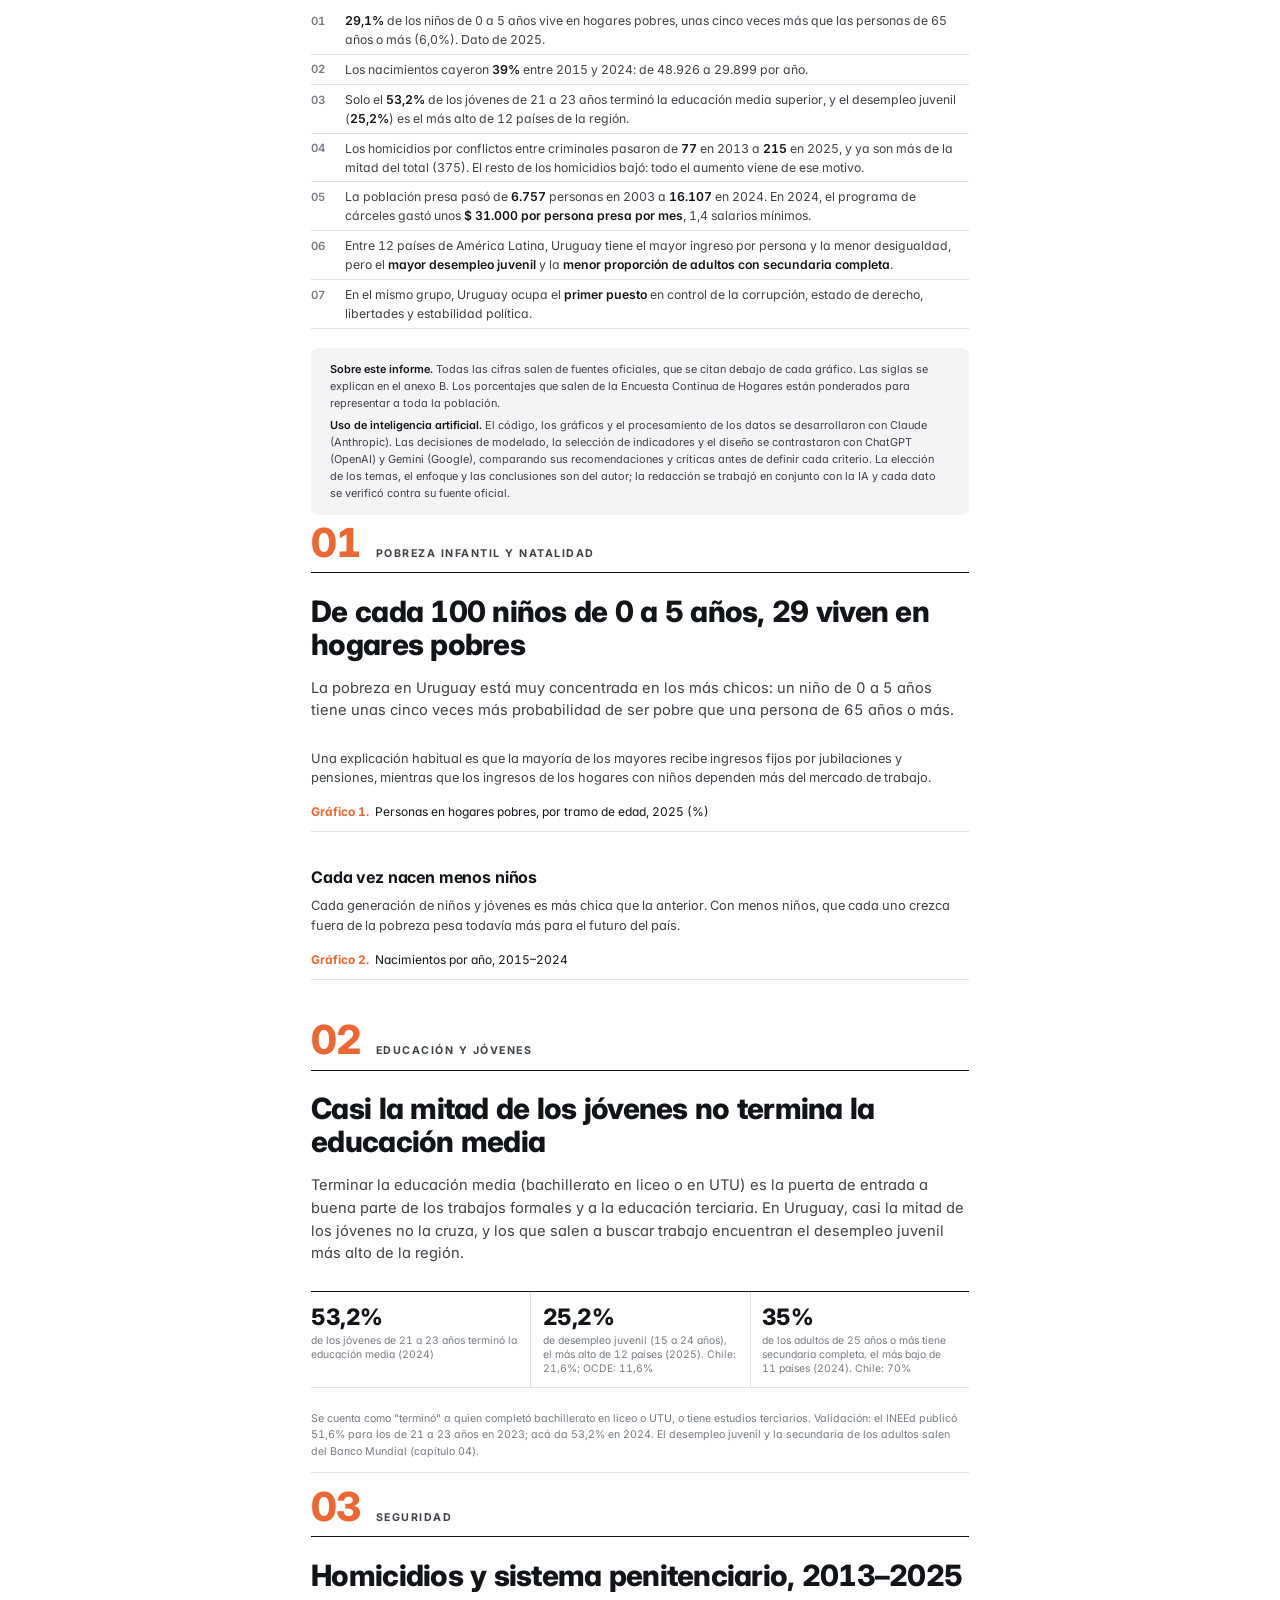
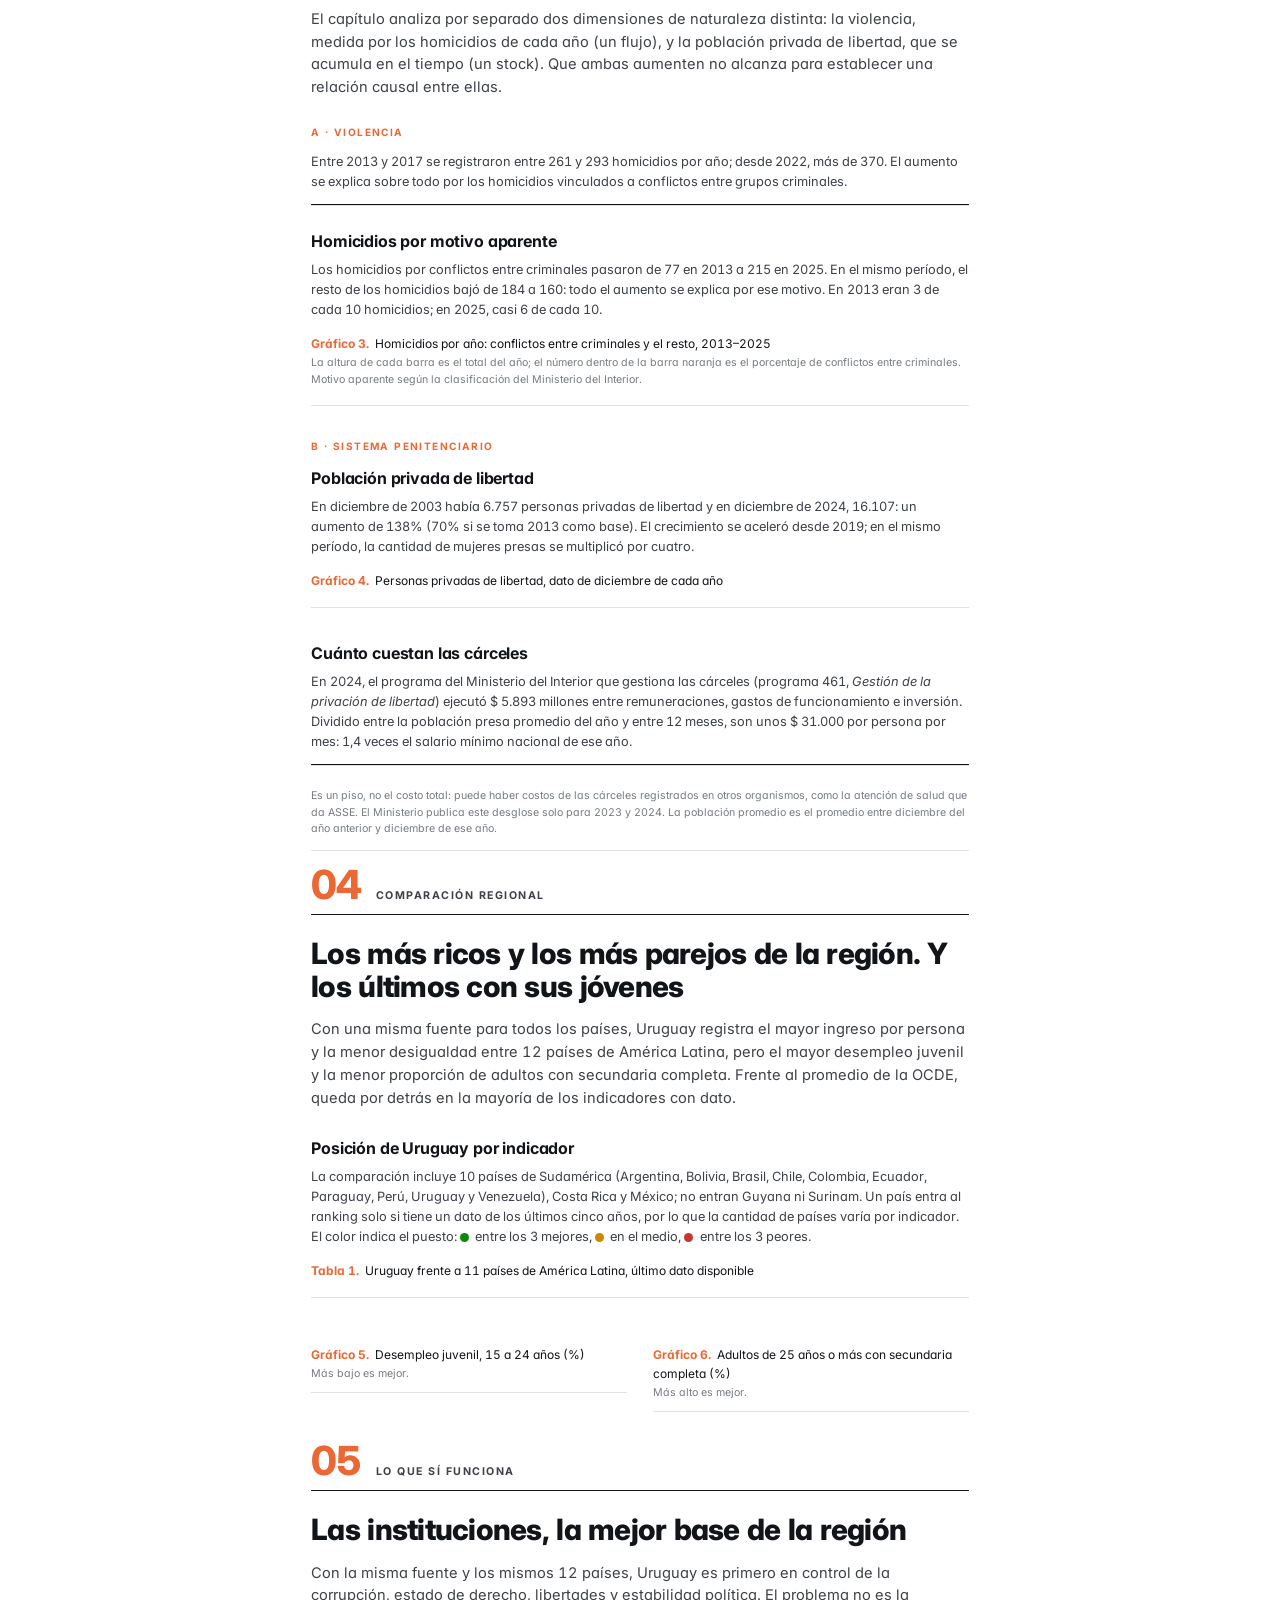
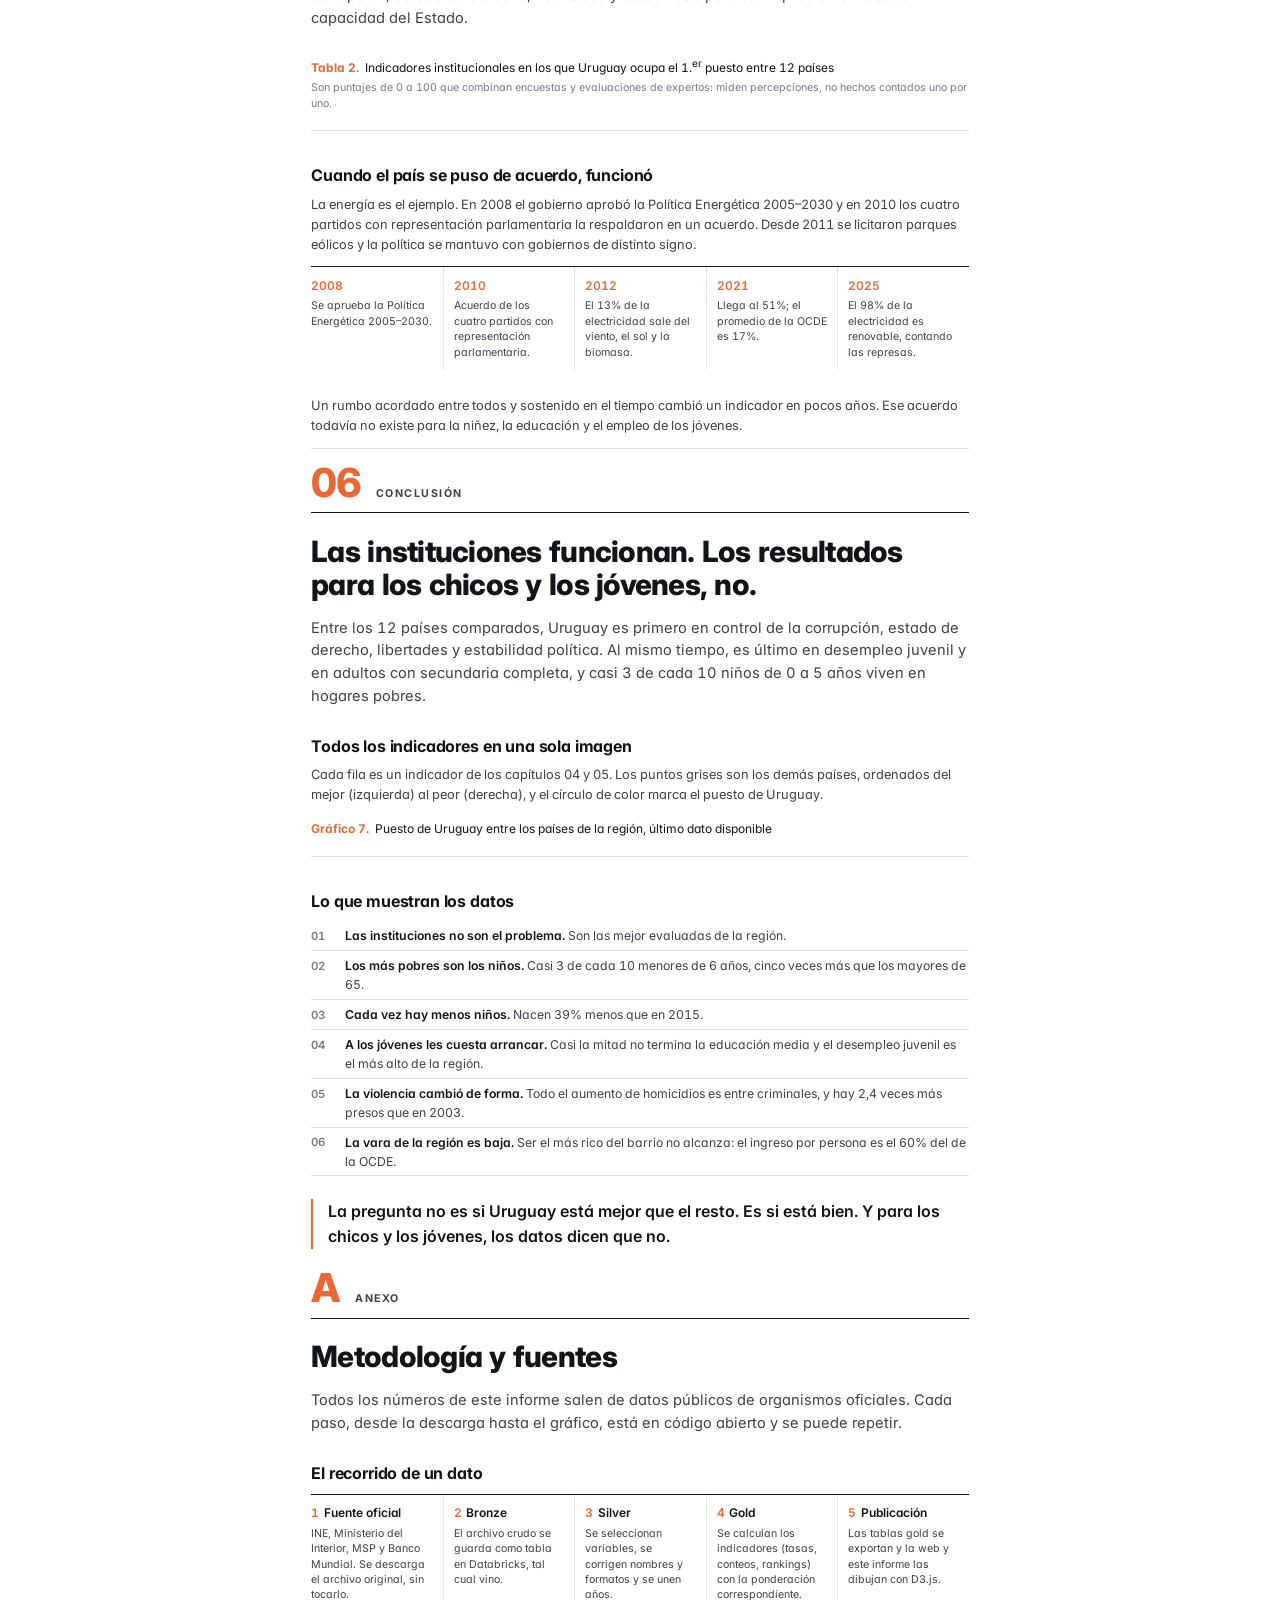
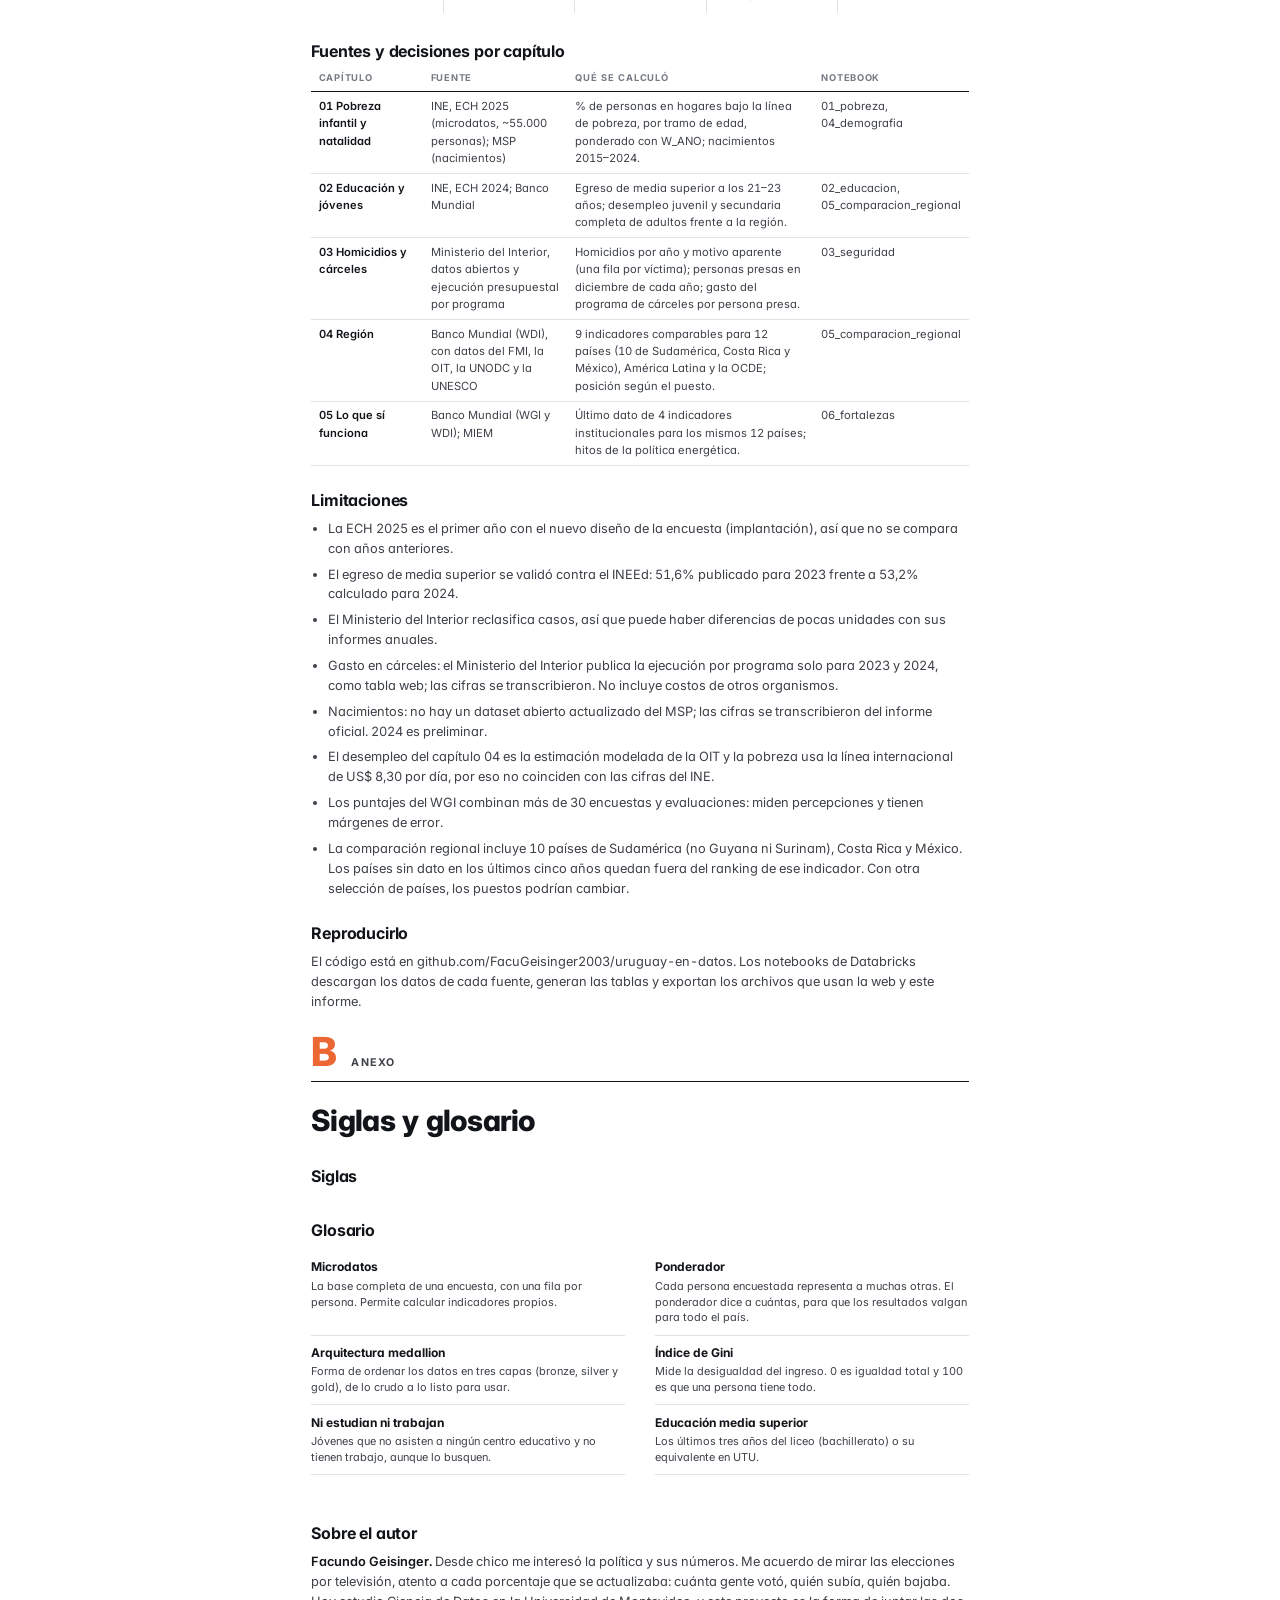
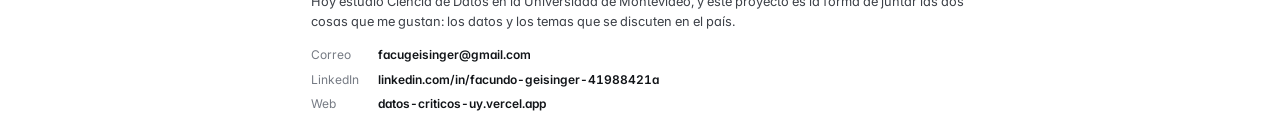
==== commit e90759bd: "Add files via upload" ====
--- a/informe.html
+++ b/informe.html
@@ -265,9 +265,9 @@
   <p class="lede">Con la misma fuente y los mismos 12 países, Uruguay es primero en control de la corrupción, estado de derecho, libertades y estabilidad política. El problema no es la capacidad del Estado.</p>
 </header>
 <figure>
-  <figcaption class="top"><b>Tabla 2.</b>Indicadores en los que Uruguay ocupa el 1.<sup>er</sup> puesto entre 12 países<em>Los cuatro primeros son puntajes de 0 a 100 que combinan encuestas y evaluaciones de expertos: miden percepciones, no hechos contados uno por uno.</em></figcaption>
+  <figcaption class="top"><b>Tabla 2.</b>Indicadores institucionales en los que Uruguay ocupa el 1.<sup>er</sup> puesto entre 12 países<em>Son puntajes de 0 a 100 que combinan encuestas y evaluaciones de expertos: miden percepciones, no hechos contados uno por uno.</em></figcaption>
   <table class="t" id="t-fort"></table>
-  <div class="src" data-fuente="bm_wgi,bm_wdi" data-det="instituciones: puntajes 2025; electricidad: 2021; internet: 2024."></div>
+  <div class="src" data-fuente="bm_wgi" data-det="puntajes 2025."></div>
 </figure>
 <h3>Cuando el país se puso de acuerdo, funcionó</h3>
 <p>La energía es el ejemplo. En 2008 el gobierno aprobó la Política Energética 2005–2030 y en 2010 los cuatro partidos con representación parlamentaria la respaldaron en un acuerdo. Desde 2011 se licitaron parques eólicos y la política se mantuvo con gobiernos de distinto signo.</p>
@@ -327,7 +327,7 @@
     <tr><td>02 Educación y jóvenes</td><td>INE, ECH 2024; Banco Mundial</td><td>Egreso de media superior a los 21–23 años; desempleo juvenil y secundaria completa de adultos frente a la región.</td><td>02_educacion, 05_comparacion_regional</td></tr>
     <tr><td>03 Homicidios y cárceles</td><td>Ministerio del Interior, datos abiertos y ejecución presupuestal por programa</td><td>Homicidios por año y motivo aparente (una fila por víctima); personas presas en diciembre de cada año; gasto del programa de cárceles por persona presa.</td><td>03_seguridad</td></tr>
     <tr><td>04 Región</td><td>Banco Mundial (WDI), con datos del FMI, la OIT, la UNODC y la UNESCO</td><td>9 indicadores comparables para 12 países (10 de Sudamérica, Costa Rica y México), América Latina y la OCDE; posición según el puesto.</td><td>05_comparacion_regional</td></tr>
-    <tr><td>05 Lo que sí funciona</td><td>Banco Mundial (WGI y WDI); MIEM</td><td>Último dato de 6 indicadores para los mismos 12 países; hitos de la política energética.</td><td>06_fortalezas</td></tr>
+    <tr><td>05 Lo que sí funciona</td><td>Banco Mundial (WGI y WDI); MIEM</td><td>Último dato de 4 indicadores institucionales para los mismos 12 países; hitos de la política energética.</td><td>06_fortalezas</td></tr>
   </tbody>
 </table>
 <h3>Limitaciones</h3>
